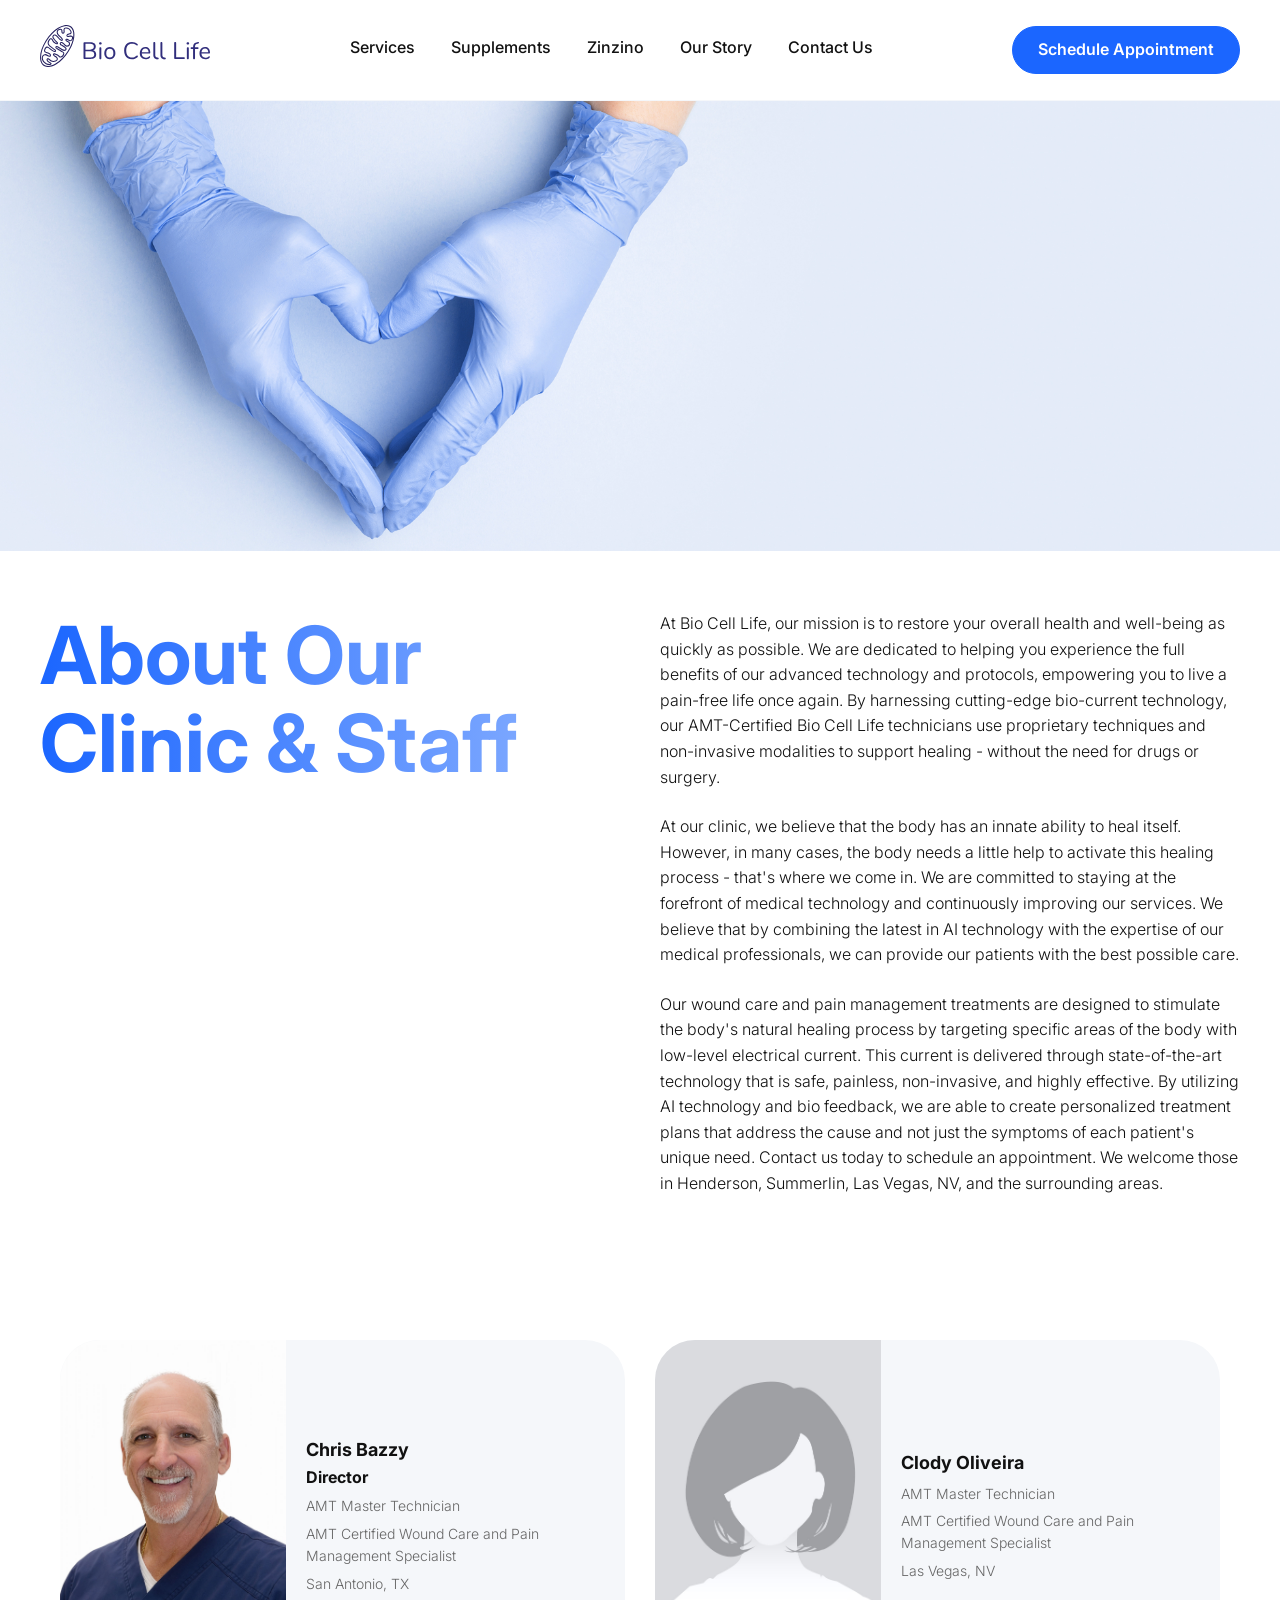
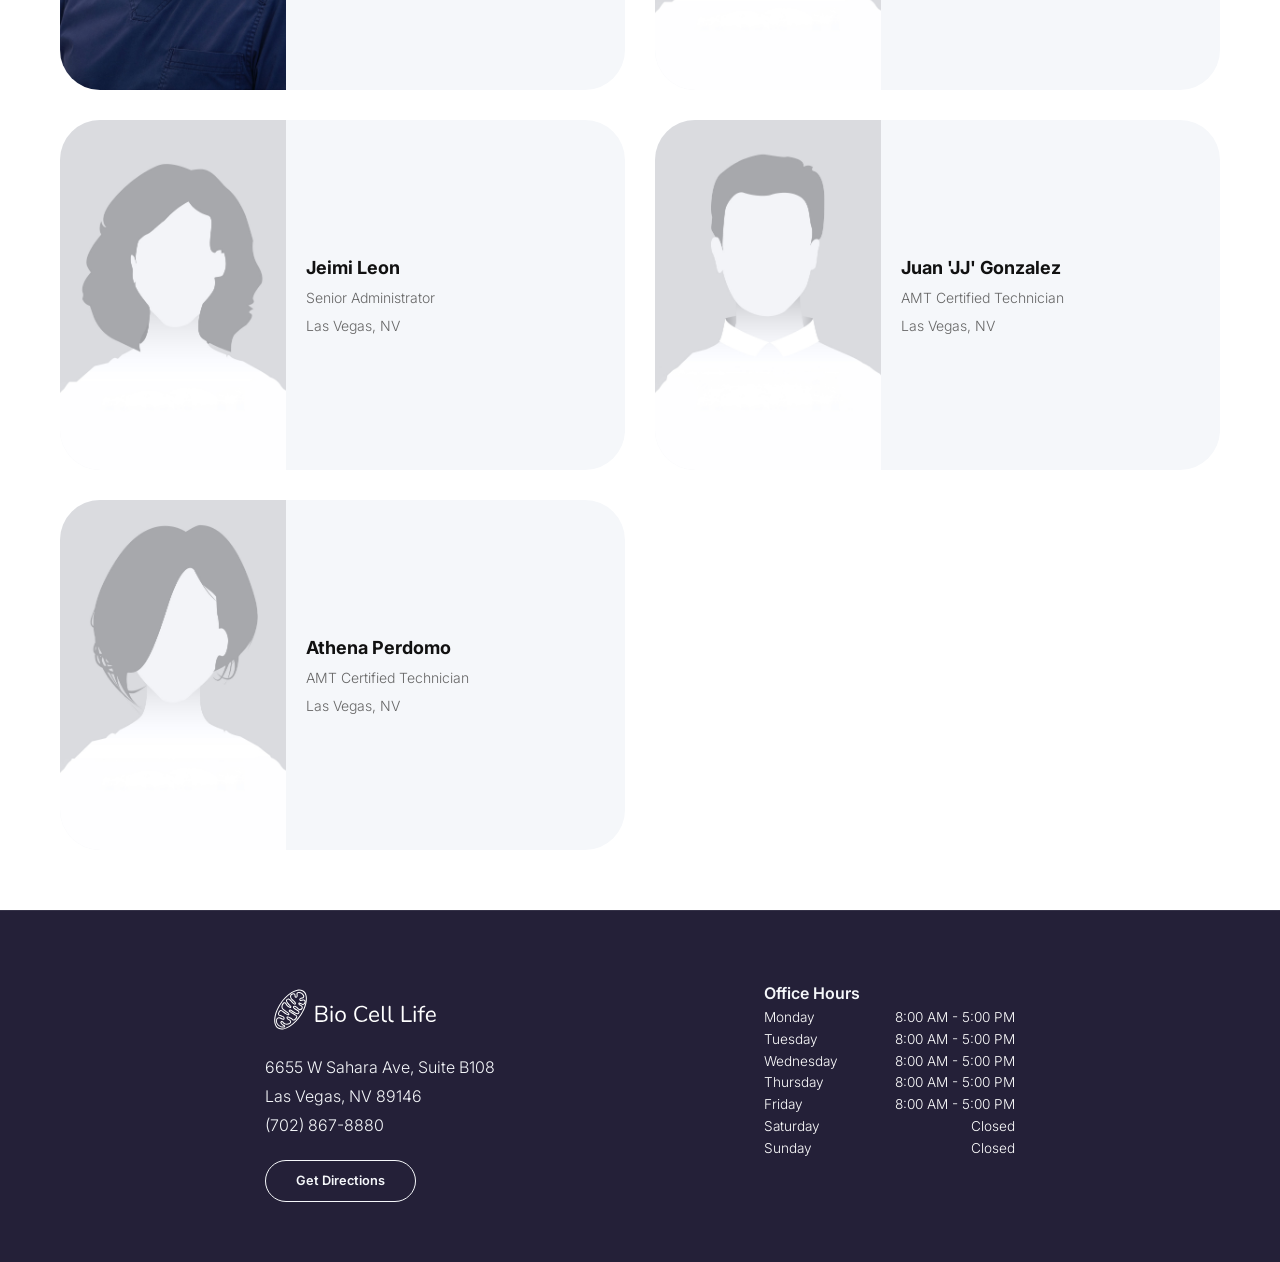
==== about.html @ ffc56d94 "Footer" ====
<!DOCTYPE html>
<html lang="en">
<head>

<meta charset="UTF-8">
<meta name="viewport" content="width=device-width,initial-scale=1">

<title>Bio Cell Life | Wound Care & Pain Management</title>

<link rel="stylesheet" href="assets/css/styles.css">
<link rel="stylesheet" href="assets/css/styles-about.css">
<link rel="stylesheet" href="assets/css/animations.css">
<link rel="stylesheet" href="assets/css/responsive.css">

<link rel="preconnect" href="https://fonts.googleapis.com">
<link rel="preconnect" href="https://fonts.gstatic.com" crossorigin>
<link href="https://fonts.googleapis.com/css2?family=Inter:ital,opsz,wght@0,14..32,100..900;1,14..32,100..900&display=swap" rel="stylesheet">

</head>

<body>

<header class="header">

<div class="container nav">

<div class="logo"><a href="https://biocelllife.com/"><img src="assets/img/bio-cell-horiz.svg" alt="Bio Cell Life Logo" width="170px"></a></div>

<nav class="navbar" role="navigation">

<div class="nav-container">

<div class="hamburger" id="hamburger" aria-label="Toggle Menu" aria-expanded="false">
<div class="bar"></div>
<div class="bar"></div>
<div class="bar"></div>
</div>

<ul class="nav-menu" id="nav-menu">

<li class="dropdown">

<a href="#" aria-haspopup="true">Services</a>

<ul class="dropdown-menu">
    <li><a href="/wound-care.html">Wound Care</a></li>
    <li><a href="/pain-management.html">Pain Management</a></li>
</ul>

</li>

<li class="dropdown">

<a href="#" aria-haspopup="true">Supplements</a>

<ul class="dropdown-menu">
    <li><a href="#">Lozenges</a></li>
    <li><a href="#">N.O. Beetz</a></li>
    <li><a href="#">Serum</a></li>
</ul>

</li>

<li class="dropdown">

<a href="#" aria-haspopup="true">Zinzino</a>

<ul class="dropdown-menu">
    <li><a href="https://www.zinzino.com/shop/site/US/en-US/products/premier-kits/balance-tests-kits/910465" target="_blank">Balance Test Kit</a></li>
    <li><a href="https://www.zinzino.com/2021257490/us/en-us/" target="_blank">All Products</a></li>
</ul>

</li>

<li><a href="/about.html">Our Story</a></li>
<li><a href="/contact.html">Contact Us</a></li>

</ul>

</div>

</nav>

<a class="btn-primary">Schedule Appointment</a>

</div>

</header>

<section class="hero-single">

<div class="slider">

<div class="slide active">
    <img src="assets/img/hero/hero-about.jpg" loading="lazy">
</div>

</div>

</section>

<section class="container">

    <section class="about-section">
            <div class="about-title">
                <h1>About Our Clinic & Staff</h1>
            </div>
            <div class="about-content">
<p>
    At Bio Cell Life, our mission is to restore your overall health and well-being as quickly as possible. We are dedicated to helping you experience the full benefits of our advanced technology and protocols, empowering you to live a pain-free life once again. By harnessing cutting-edge bio-current technology, our AMT-Certified Bio Cell Life technicians use proprietary techniques and non-invasive modalities to support healing - without the need for drugs or surgery.
</p>

<p>
    At our clinic, we believe that the body has an innate ability to heal itself. However, in many cases, the body needs a little help to activate this healing process - that's where we come in. We are committed to staying at the forefront of medical technology and continuously improving our services. We believe that by combining the latest in AI technology with the expertise of our medical professionals, we can provide our patients with the best possible care.
</p>

<p>
    Our wound care and pain management treatments are designed to stimulate the body's natural healing process by targeting specific areas of the body with low-level electrical current. This current is delivered through state-of-the-art technology that is safe, painless, non-invasive, and highly effective. By utilizing AI technology and bio feedback, we are able to create personalized treatment plans that address the cause and not just the symptoms of each patient's unique need. Contact us today to schedule an appointment. We welcome those in Henderson, Summerlin, Las Vegas, NV, and the surrounding areas.
</p>
            </div>
        </section>

<section class="about-team">
  <div class="team-container">

    <!-- Employees -->
    <div class="employee-card">
      <img src="assets/img/chrisbazzy-sm.jpg" alt="Chris Bazzy">
      <div class="employee-info">
        <h3>Chris Bazzy</h3>
        <h4>Director</h4>
        <p>AMT Master Technician</p>
        <p>AMT Certified Wound Care and Pain Management Specialist</p>
        <p>San Antonio, TX</p>
      </div>
    </div>

    <div class="employee-card">
      <img src="assets/img/generic_avatar_w2.jpg" alt="Employee">
      <div class="employee-info">
        <h3>Clody Oliveira</h3>
        <p>AMT Master Technician</p>
        <p>AMT Certified Wound Care and Pain Management Specialist</p>
        <p>Las Vegas, NV</p>
      </div>
    </div>

    <div class="employee-card">
      <img src="assets/img/generic_avatar_w1.jpg" alt="Employee">
      <div class="employee-info">
        <h3>Jeimi Leon</h3>
        <p>Senior Administrator</p>
        <p>Las Vegas, NV</p>
      </div>
    </div>

    <div class="employee-card">
      <img src="assets/img/generic_avatar_m.jpg" alt="Employee">
      <div class="employee-info">
        <h3>Juan 'JJ' Gonzalez</h3>
        <p>AMT Certified Technician</p>
        <p>Las Vegas, NV</p>
      </div>
    </div>

    <div class="employee-card">
      <img src="assets/img/generic_avatar_w3.jpg" alt="Employee">
      <div class="employee-info">
        <h3>Athena Perdomo</h3>
        <p>AMT Certified Technician</p>
        <p>Las Vegas, NV</p>
      </div>
    </div>

  </div>
</section>



</section>

<footer class="site-footer">

    <div class="footer-container">

        <!-- COLUMN 1 -->
        <div class="footer-column footer-company">

            <img src="assets/img/bio-cell-horiz-white.svg" alt="BioCell Life" class="footer-logo">

            <address>
                6655 W Sahara Ave, Suite B108<br>
                Las Vegas, NV 89146<br>
                (702) 867-8880
            </address>

            <a href="https://maps.apple.com/?q=6655+W+Sahara+Ave,+Las+Vegas,+NV+89146" onclick="if(!/iPhone|iPad|iPod/.test(navigator.userAgent)) {this.href='https://www.google.com/maps/search/?api=1&query=6655+W+Sahara+Ave,+Las+Vegas,+NV+89146';}" class="btn-directions" target="_blank">Get Directions
            </a>

        </div>

        <!-- COLUMN 2 -->
        <div class="footer-column footer-hours">

            <h4>Office Hours</h4>

            <div class="hours-row">
                <span>Monday</span>
                <span>8:00 AM - 5:00 PM</span>
            </div>

            <div class="hours-row">
                <span>Tuesday</span>
                <span>8:00 AM - 5:00 PM</span>
            </div>

            <div class="hours-row">
                <span>Wednesday</span>
                <span>8:00 AM - 5:00 PM</span>
            </div>

            <div class="hours-row">
                <span>Thursday</span>
                <span>8:00 AM - 5:00 PM</span>
            </div>

            <div class="hours-row">
                <span>Friday</span>
                <span>8:00 AM - 5:00 PM</span>
            </div>

            <div class="hours-row">
                <span>Saturday</span>
                <span>Closed</span>
            </div>

            <div class="hours-row">
                <span>Sunday</span>
                <span>Closed</span>
            </div>

        </div>

    </div>

</footer>

<script src="assets/js/main.js"></script>
<script src="assets/js/slider.js"></script>
<script src="assets/js/menu.js"></script>

</body>
</html>
---- assets/css/styles.css ----
:root{
--primary:#1B66FF;
--secondary:#242038;
--tertiary:#25ECA0;
--dark:#111;
--light:#F5F7FA;
--white:#fff;
}

*{
margin:0;
padding:0;
box-sizing:border-box;
}

body{
font-family: "Inter", sans-serif;
font-optical-sizing: auto;
font-weight: 300;
font-style: normal;
line-height:1.6;
color:var(--dark);
background:var(--white);
}

.container{
width:100%;
max-width:1200px;
margin:auto;
}

.header{
background: rgba(255, 255, 255, 0.7);
border-bottom:1px solid var(--light);
position:sticky;
top:0;
z-index:1000;
backdrop-filter: blur(18px);
-webkit-backdrop-filter: blur(18px);
}

.section{
  width:100%;
  padding:120px 0;
}

.nav{
display:flex;
justify-content:space-between;
align-items:center;
padding:18px 0;
}

nav ul{
display:flex;
gap: 0;
list-style:none;
}

nav a{
text-decoration:none;
color:var(--dark);
font-weight:500;
}

.navbar{
color:var(--dark);
}

.nav-container{
max-width:1000px;
margin:auto;
padding:0 20px;
display:flex;
align-items:center;
justify-content:space-between;
height:64px;
}

h1{
    font-size:23vw;
    font-weight:700;
    line-height: 1cqb(1.2);
    color: var(--white);
}

h2{
    font-size:5rem;
    line-height:5rem;
    font-weight:700;
    color:var(--secondary);
    padding: 50px 0 10px;
    text-align: center;
}

.h2-gradient{
    background: linear-gradient(
    to bottom in oklch, 
    #1B66FF, 
    #6d24fe);
    background-clip: text;
    color: transparent;
}

.h2-grad-services{
    background: linear-gradient(
    to right in oklch, 
    #ea66fc, 
    #ff3946);
    background-clip: text;
    color: transparent;
}

.h3{
    font-size:1.5rem;
    line-height:2.4rem;
    color:var(--dark);
    text-align: center;
}

.h4{
    font-size:1.6rem;
    line-height:4rem;
    font-weight: 300;
}

.svc-card{
    font-size:1.5rem;
    line-height:1.2;
    color:var(--dark);
    text-align:left;
}

/* Schedule Appointment Button */
.btn-primary{
background:var(--primary);
color:var(--white);
padding:10px 25px;
border-radius:25px;
font-weight:600;
border: 1px solid;
border-color: var(--primary);
transition-duration: 0.25s;
}

.btn-primary:hover {
  background: transparent;
  color: var(--primary);
  border: 1px solid;
  border-color: var(--primary);
  cursor: pointer;
}

/* Schedule Appointment Button */
.btn-feature{
background:var(--secondary);
color:var(--white);
padding:10px 40px;
border-radius:25px;
font-weight:600;
text-decoration: none;
border: 1px solid;
border-color: var(--secondary);
transition-duration: 0.25s;

display:inline-block;
width:auto;
white-space:nowrap;
}

.btn-feature:hover {
  background: transparent;
  color: var(--light);
  border: 1px solid;
  border-color: var(--light);
  cursor: pointer;
}

/* NAV LINKS */
.nav-menu{
display:flex;
gap:4px;
list-style:none;
margin:0;
padding:0;
}

.nav-menu a{
color:var(--dark);
text-decoration:none;
padding:10px 16px;
border-radius:8px;
display:flex;
align-items:center;
gap:6px;
}

.nav-menu a:hover,
.nav-menu a:focus{
background:var(--light);
outline:none;
}

/* DROPDOWN */
.dropdown{
position:relative;
padding-bottom:4px;
}

/* Submenu */
.dropdown-menu{
position:absolute;
top:100%;
left:0;
display:flex;
flex-direction:column;
min-width:200px;
background:var(--white);
color:var(--dark);
padding:6px 0;
border-radius:8px;
box-shadow:0 10px 25px rgba(0,0,0,0.15);

/* Submenu Animation */
opacity:0;
transform:translateY(4px);
pointer-events:none;

transition:opacity .2s ease, transform .2s ease;
}

/* Submenu Items */
.dropdown-menu li{
margin:0;
padding:0;
list-style:none;
}

.dropdown-menu a{
display:block;
padding:10px 16px;
font-size: small;
white-space:nowrap;
}

.dropdown-menu a:hover{
background:#f3f4f6;
}

/* Show Dropdown */
.dropdown:hover .dropdown-menu,
.dropdown:focus-within .dropdown-menu{
opacity:1;
transform:translateY(0);
pointer-events:auto;
}

/* HAMBURGER */
.hamburger{
  display:none;
  flex-direction:column;
  justify-content:center;
  gap:5px;
  padding:10px 14px;
}

.bar{
  width:24px;
  height:2px;
  background:var(--white);
  transition:.3s;
  border-radius:2px;
}

footer{
  background: var(--secondary);
  color: var(--white);
  padding:80px 0;
  border-top:1px solid rgba(255,255,255,0.08);
}

/* Footer layout */
.footer{
  display:grid;
  grid-template-columns:repeat(3,1fr);
  gap:40px;
}

/* Footer text */
.footer h4{
  font-size:1.4rem;
  margin-bottom:10px;
}

.footer p{
  font-size:1rem;
  line-height:1.6;
}

.footer a{
  color: var(--white);
  text-decoration:none;
  font-weight: 700;
  font-size: small;
}

.footer a:hover{
  color: var(--primary);
  text-decoration:none;
}

/* ================= HOME ================= */

.hero{
  height:75vh;
  overflow:hidden;
  background:var(--primary);
  position:relative;
}

.hero-single{
  height:50vh;
  overflow:hidden;
  background:var(--primary);
  position:relative;
}

/* actual text container */
.hero-text-inner{
  max-width:70%;
}

/* Text overlay */
.hero-text{
  position:absolute;
  top:50%;
  left:0;
  transform:translateY(-50%);
  width:100%;
  padding:0 clamp(20px, 6vw, 120px);
  color:var(--white);
  text-align:left;
}

/* Responsive text */
.hero-text h1{
  font-size:clamp(12rem, 6vw, 64px);
  line-height:1;
}

.hero-text p{
  font-size:clamp(1rem, 2vw, 22px);
  line-height: 1;
}

/* Slides */
.slide{
  position:absolute;
  width:100%;
  height:100%;
  opacity:0;
  transition:opacity 2s ease;
}

.slide.active{
  opacity:1;
}

.slide img{
  width:100%;
  height:100%;
  object-fit:cover;
}

.service-grid{
  display:grid;
  grid-template-columns:repeat(4,1fr);
  gap:10px;
  margin-top:60px;
  margin-bottom:60px;
}

.service-card{
  background:var(--light);
  padding:30px;
  border-radius:20px;
  transition:transform .3s;

  display:grid;
  grid-template-columns:50px 1fr;
  grid-template-areas:
    "icon title"
    "text text";
  column-gap:15px;
  row-gap:12px;
  align-items:start;
}

.service-card:hover{
  transform:translateY(-8px);
}

/* Grid placement */
.service-card svg{
  grid-area:icon;
  width:40px;
  height:40px;
}

.service-card h4{
  grid-area:title;
  margin:0;
}

.service-card p{
  grid-area:text;
  margin:0;
}



/* Read More Button Container */
.services-sum{
  margin-top:0;

  /* FULL WIDTH BREAKOUT */
  width:100vw;
  margin-left:calc(50% - 50vw);

  display:flex;
  flex-direction:column;
  align-items:center;
  text-align:center;
  gap:30px;

  background:var(--light);
  padding:clamp(60px,8vw,100px) 0;
}

.services-sum .container{
  display:flex;
  flex-direction:column;
  align-items:center;
  text-align:center;
  gap:30px;
}



/* 3 Column Row */
.services-features{
display:grid;
grid-template-columns:repeat(3,1fr);
gap:30px;
margin-top:60px;
}

.feature{
  background-color: var(--light);
  border-radius:30px;
  text-align:center;
  padding: 50px;
  min-height: 30vh;

  background-size: cover;
  background-position: center;
  background-repeat: no-repeat;
  
  display:flex;
  flex-direction:column;
  align-items:center;

  position:relative;
  overflow: hidden;
}

/* overlay layer */
.feature::before{
  content:"";
  position:absolute;
  inset:0;
  background:var(--primary);
  opacity:0;
  transition:opacity .3s ease;
}

/* turn white on hover */
.feature:hover::before{
  opacity:0.9;
}

/* keep content above overlay */
.feature > *{
  position:relative;
  z-index:1;
}

/* push button to bottom */
.feature p{
  margin-top:auto;
}

/* Different images */
.feature.one{
  background-image:url("/assets/img/feature/feature-1.jpeg");
}

.feature.two{
  background-image:url("/assets/img/feature/feature-2.jpeg");
}

.feature.three{
  background-image:url("/assets/img/feature/feature-3.jpeg");
}

.apple-scroll{
padding:120px 0;
}

.scroll-wrapper{
display:grid;
grid-template-columns:1fr 1fr;
max-width:1200px;
margin:auto;
gap:80px;
align-items:start;
}

.scroll-image{
position:sticky;
top:120px;
}

.scroll-image img{
width:100%;
height:100%;
object-fit:cover;
}

.scroll-steps{
display:flex;
flex-direction:column;
gap:140px;
}

.step{
max-width:500px;
opacity:0;
transform:translateY(40px);
transition:all 0.8s ease;
}

.step.visible{
opacity:1;
transform:translateY(0);
}

.step h2{
font-size:2.3rem;
line-height: 1;
margin-bottom:20px;
text-align: left;
}

.step p{
font-size:1.15rem;
line-height:1.8;
margin-bottom:30px;
}

/* Learn More Button */
.btn-learn{
background:transparent;
color:var(--primary);
padding:10px 40px;
border-radius:25px;
font-weight:600;
border: 1px solid;
border-color: var(--primary);
transition-duration: 0.25s;
}

.btn-learn:hover {
  background: var(--primary);
  color: var(--white);
  border:1px solid;
  border-color: var(--primary);
  cursor: pointer;
}

.footer-logo {
  width: 180px;
  height: auto;
  margin-bottom: 15px;
  display: block;
}

.site-footer {
    background: var(--secondary);
    color: #fff;
    padding: 70px 30px 20px;
}

.footer-container {
    max-width: 750px;
    margin: 0 auto;
    display: grid;
    grid-template-columns: 1.25fr .75fr;
    gap: 80px;
    margin-bottom: 40px;
}

.footer-company address {
    font-style: normal;
    line-height: 1.8;
    color: var(--light);
    margin-bottom: 20px;
}

.btn-directions {
background:var(--secondary);
color:var(--white);
padding:10px 30px;
border-radius:25px;
font-weight:600;
text-decoration: none;
border: 1px solid;
border-color: var(--light);

transition-duration: 0.25s;
display:inline-block;
width:auto;
white-space:nowrap;
}

.btn-directions:hover {
  background: var(--secondary);
  border: 1px solid;
  border-color: var(--primary);
  cursor: pointer;
}


.footer-column h4 {
    margin: 0;
    font-size: 1rem;
    font-weight: 600;
    color: var(--light);
}

.footer-column ul {
    list-style: none;
    padding: 0;
    margin: 0;
}

.footer-column li {
    margin-bottom: 2px;
}

.footer-column a {
    color: var(--light);
    text-decoration: none;
    font-size: 0.8rem;
    transition: .2s;
}

.footer-column a:hover {
    color: var(--light);
}

.footer-main-pages {
    margin-top: 25px;
    padding-top: 20px;
    font-size: 0.8rem;
    font-weight: 600;
}

.hours-row {
    display: flex;
    justify-content: space-between;
    gap: 0px;
    padding: 0;
    font-size: 0.85rem;
}

.footer-bottom {
    margin-top: 50px;
    padding-top: 25px;
    border-top: 1px solid rgba(255,255,255,.1);
    text-align: center;
    color: rgba(255,255,255,.6);
    font-size: 14px;
}
---- assets/css/styles-about.css ----
:root{
--primary:#1B66FF;
--secondary:#242038;
--tertiary:#25ECA0;
--dark:#111;
--light:#F5F7FA;
--white:#fff;
}

/* About Section */
.about-section {
    display: grid;
    grid-template-columns: 1fr 1fr; /* two equal columns */
    gap: 40px; /* space between columns */
    align-items: start;
    margin: 60px 0;
}

/* Oversized Title with Gradient */
.about-title h1 {
    font-size: 5rem;
    line-height: 1.1;
    margin: 0;

    /* Gradient text */
    background: linear-gradient(90deg, #1B66FF 0%, #8fb4ff 100%);
    -webkit-background-clip: text;
    -webkit-text-fill-color: transparent;

    /* Optional: fallback color for non-webkit browsers */
    color: #4facfe;
}

/* Content Paragraphs */
.about-content p {
    margin-bottom: 1.5em;
    line-height: 1.6;
}

.about-team {
  padding: 60px 20px;
}

.team-container {
  max-width: 1200px;
  margin: 0 auto;

  display: grid;
  grid-template-columns: repeat(2, 1fr);
  gap: 30px;
}

.employee-card {
  display: flex;
  align-items: center;
  gap: 0;
  background: var(--light);
  border-radius: 40px;
  overflow: hidden; /* keeps image flush with rounded corners */
}

.employee-card img {
  width: 40%;
  height: 350px;
  object-fit: cover;
  display: block;
}

/* Padding only on text */
.employee-info {
  padding: 20px;
}

.employee-info h3 {
  margin: 0;
  font-size: 18px;
}

.employee-info p {
  margin: 5px 0 0;
  color: #666;
  font-size: 14px;
}

/* Mobile layout */
@media (max-width: 768px) {

  .team-container {
    grid-template-columns: 1fr;
  }

  .ceo {
    grid-column: span 1;
  }

  .employee-card {
    flex-direction: column;
    text-align: center;
  }

  .employee-card img {
    width: 100%;
    height: auto;
  }

}
---- assets/css/animations.css ----
.fade-up{
opacity:0;
transform:translateY(30px);
transition:all .8s ease;
}

.fade-up.visible{
opacity:1;
transform:translateY(0);
}

.hero-text{
animation:heroFade 1.2s ease;
}

@keyframes heroFade{
from{
opacity:0;
transform:translate(-50%,-60%);
}

to{
opacity:1;
transform:translate(-50%,-50%);
}
}
---- assets/css/responsive.css ----
@media(max-width:1199px){

.container{
width:90%;
max-width:1200px;
margin:auto;
}

.service-grid{
grid-template-columns:repeat(2,1fr);
}

h2{
    font-size:3.5rem;
    line-height:2.3rem;
    padding: 30px 0 10px;
    text-align: center;
}

.h3{
    font-size:1.5rem;
    font-weight: 500;
    line-height:2.0rem;
}

.h4{
    font-size:1rem;
    line-height:4rem;
    font-weight: 300;
}

/* Keep logo + hamburger on same row */
.nav{
  flex-direction:row;
  align-items:center;
  justify-content:space-between;
  flex-wrap:wrap;
}

.navbar{
  width:auto;
}

.nav-container{
height:auto;
flex-wrap:wrap;
padding:12px 20px;
}

.nav-menu{
flex-direction:column;
width:100%;
order:3;
overflow:hidden;
transition:max-height .35s ease;
}

.nav-menu.open{
max-height:500px;
margin-top:10px;
}

.dropdown-menu{
position:static;
box-shadow:none;
background:transparent;
opacity:1;
transform:none;
pointer-events:auto;
display:none;
}

.dropdown.open .dropdown-menu{
display:block;
}

.dropdown-menu a{
color:#111827;
padding-left:32px;
}

.hidden-image {
    visibility: hidden;
    display: none;
}

.apple-scroll{
padding:0;
}

.scroll-wrapper{
display:flex;
gap:0;
}

.hero-text{
padding: 20px;
}

/* actual text container */
.hero-text-inner{
  max-width:90%;
}

/* Stack feature cards on mobile */
.services-features{
  grid-template-columns:1fr;
  gap:20px;
}

.feature{
  min-height:220px;
  padding:40px 20px;
}

.footer{
grid-template-columns:1fr;
gap:30px;
text-align:center;
}

.footer-logo {
  width: 200px;
}

}


/* ------------------ MAX WIDTH 768px ------------------------------- */
@media(max-width:768px){

/* Keep logo + hamburger on same row */
.nav{
  flex-direction:row;
  align-items:center;
  justify-content:space-between;
  flex-wrap:wrap;
}

.navbar{
  width:auto;
}

.hero{
height:35vh;
}

.service-grid{
grid-template-columns:1fr;
}

.hero-text{
text-align:left;
}

h1{
    font-size:1vw;
    font-weight:700;
    line-height: 1cqb(1.2);
}

h2{
    font-size:2.5rem;
    line-height:2.5rem;
    padding: 20px 0 10px;
    text-align: center;
}

.h3{
    font-size:0.9rem;
    line-height:2rem;
    font-weight: 500;
}

.h4{
    font-size:1.2rem;
    line-height: 2rem;
    font-weight: 400;
}

/* Responsive text */
.hero-text h1{
  font-size:clamp(3rem, 6vw, 36px);
  line-height:1;
}

.nav-container{
height:auto;
flex-wrap:wrap;
padding:12px 20px;
}

.hamburger{
  display:flex;
  background:#242038;
  border-radius:20px;
  padding:10px 14px;
}

.nav-menu{
flex-direction:column;
width:100%;
order:3;
max-height:0;
overflow:hidden;
transition:max-height .35s ease;
}

.nav-menu.open{
max-height:500px;
margin-top:10px;
}

.dropdown-menu{
position:static;
box-shadow:none;
background:transparent;
opacity:1;
transform:none;
pointer-events:auto;
display:none;
}

.dropdown.open .dropdown-menu{
display:block;
}

.dropdown-menu a{
color:#111827;
padding-left:32px;
}

.hidden-image {
    visibility: hidden;
    display: none;
}

.apple-scroll{
padding:0;
}

.scroll-wrapper{
display:flex;
gap:0;
}

.footer-container {
  flex-direction: column;
  text-align: center;
  gap: 30px;
}

.footer-logo {
  width: 160px;
  margin: 0 auto 15px;
}

}

/* Mobile optimization */
@media (max-width: 480px) {
  .footer-logo {
    width: 120px;
  }

  .footer-col {
    text-align: center;
  }

}
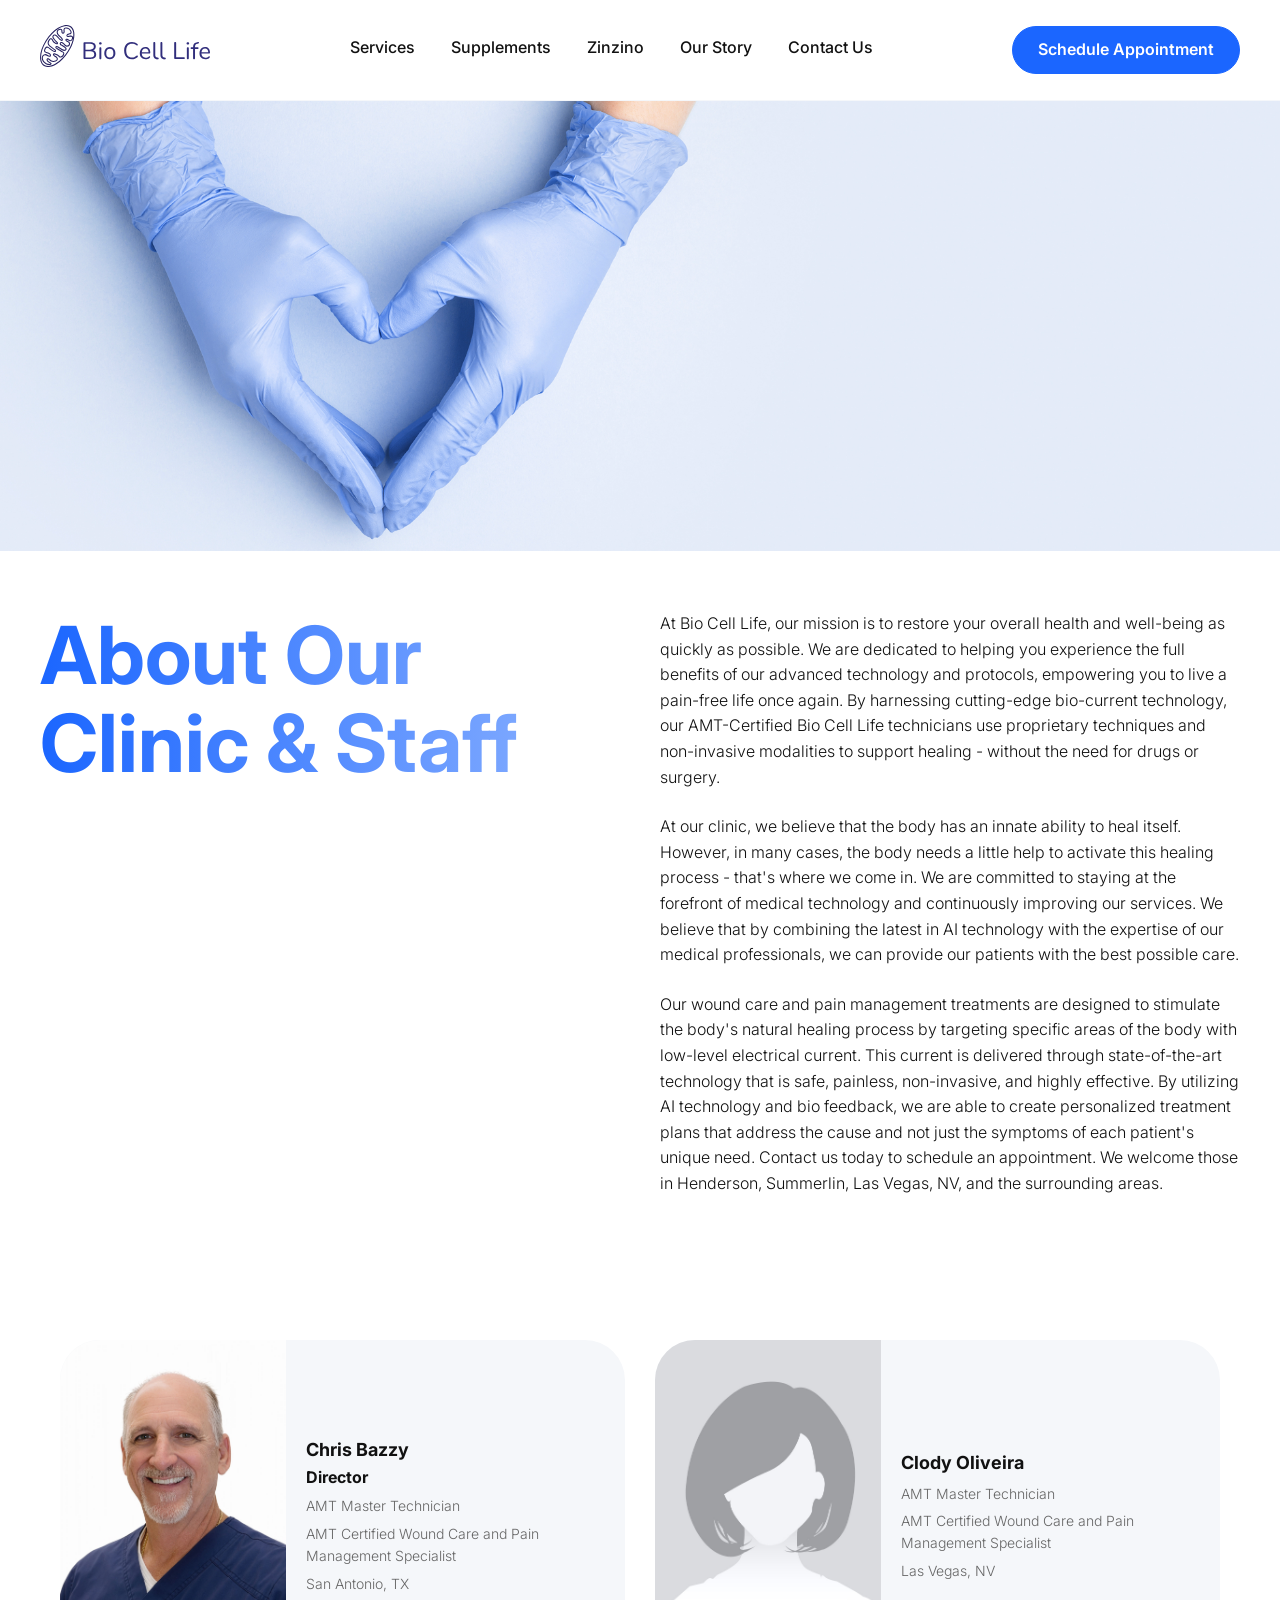
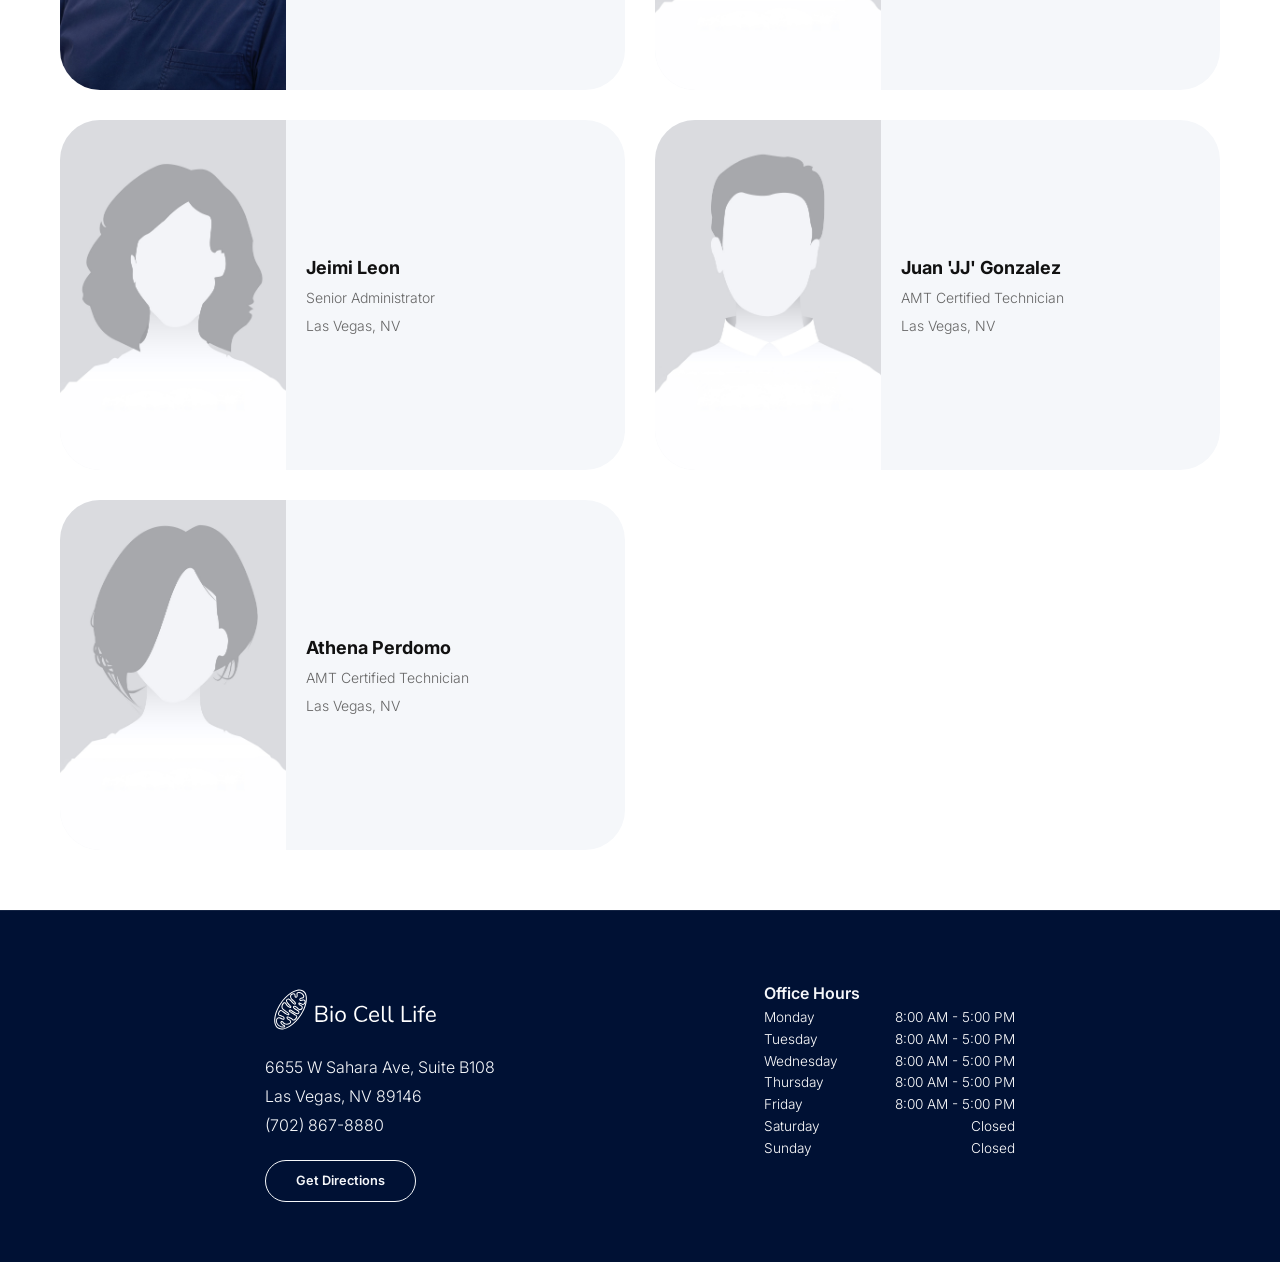
==== commit 00af0598: "Replace favicon and Update img Category" ====
--- a/about.html
+++ b/about.html
@@ -12,6 +12,12 @@
 <link rel="stylesheet" href="assets/css/animations.css">
 <link rel="stylesheet" href="assets/css/responsive.css">
 
+<link rel="apple-touch-icon" sizes="180x180" href="/assets/img/favicon/apple-touch-icon.png">
+<link rel="icon" type="image/png" sizes="32x32" href="/assets/img/favicon/favicon-32x32.png">
+<link rel="icon" type="image/png" sizes="16x16" href="/assets/img/favicon/favicon-16x16.png">
+<link rel="shortcut icon" href="/assets/img/favicon/favicon.ico">
+<link rel="manifest" href="/assets/img/favicon/site.webmanifest">
+
 <link rel="preconnect" href="https://fonts.googleapis.com">
 <link rel="preconnect" href="https://fonts.gstatic.com" crossorigin>
 <link href="https://fonts.googleapis.com/css2?family=Inter:ital,opsz,wght@0,14..32,100..900;1,14..32,100..900&display=swap" rel="stylesheet">
@@ -24,7 +30,7 @@
 
 <div class="container nav">
 
-<div class="logo"><a href="https://biocelllife.com/"><img src="assets/img/bio-cell-horiz.svg" alt="Bio Cell Life Logo" width="170px"></a></div>
+<div class="logo"><a href="https://biocelllife.com/"><img src="assets/img/logo/bio-cell-horiz.svg" alt="Bio Cell Life Logo" width="170px"></a></div>
 
 <nav class="navbar" role="navigation">
 
@@ -125,7 +131,7 @@
 
     <!-- Employees -->
     <div class="employee-card">
-      <img src="assets/img/chrisbazzy-sm.jpg" alt="Chris Bazzy">
+      <img src="assets/img/about/chrisbazzy-sm.jpg" alt="Chris Bazzy">
       <div class="employee-info">
         <h3>Chris Bazzy</h3>
         <h4>Director</h4>
@@ -136,7 +142,7 @@
     </div>
 
     <div class="employee-card">
-      <img src="assets/img/generic_avatar_w2.jpg" alt="Employee">
+      <img src="assets/img/about/generic_avatar_w2.jpg" alt="Employee">
       <div class="employee-info">
         <h3>Clody Oliveira</h3>
         <p>AMT Master Technician</p>
@@ -146,7 +152,7 @@
     </div>
 
     <div class="employee-card">
-      <img src="assets/img/generic_avatar_w1.jpg" alt="Employee">
+      <img src="assets/img/about/generic_avatar_w1.jpg" alt="Employee">
       <div class="employee-info">
         <h3>Jeimi Leon</h3>
         <p>Senior Administrator</p>
@@ -155,7 +161,7 @@
     </div>
 
     <div class="employee-card">
-      <img src="assets/img/generic_avatar_m.jpg" alt="Employee">
+      <img src="assets/img/about/generic_avatar_m.jpg" alt="Employee">
       <div class="employee-info">
         <h3>Juan 'JJ' Gonzalez</h3>
         <p>AMT Certified Technician</p>
@@ -164,7 +170,7 @@
     </div>
 
     <div class="employee-card">
-      <img src="assets/img/generic_avatar_w3.jpg" alt="Employee">
+      <img src="assets/img/about/generic_avatar_w3.jpg" alt="Employee">
       <div class="employee-info">
         <h3>Athena Perdomo</h3>
         <p>AMT Certified Technician</p>
@@ -186,7 +192,7 @@
         <!-- COLUMN 1 -->
         <div class="footer-column footer-company">
 
-            <img src="assets/img/bio-cell-horiz-white.svg" alt="BioCell Life" class="footer-logo">
+            <img src="assets/img/logo/bio-cell-horiz-white.svg" alt="BioCell Life" class="footer-logo">
 
             <address>
                 6655 W Sahara Ave, Suite B108<br>
--- a/assets/css/styles.css
+++ b/assets/css/styles.css
@@ -1,6 +1,6 @@
 :root{
---primary:#1B66FF;
---secondary:#242038;
+--primary:#1b66ff;
+--secondary:#001134;
 --tertiary:#25ECA0;
 --dark:#111;
 --light:#F5F7FA;
@@ -85,19 +85,19 @@
 }
 
 h2{
-    font-size:5rem;
-    line-height:5rem;
+    font-size:6rem;
+    line-height:5.7rem;
     font-weight:700;
     color:var(--secondary);
-    padding: 50px 0 10px;
+    padding: 90px 0 40px;
     text-align: center;
 }
 
 .h2-gradient{
     background: linear-gradient(
-    to bottom in oklch, 
-    #1B66FF, 
-    #6d24fe);
+    to right in oklch, 
+    #3fc2df, 
+    #1B66FF);
     background-clip: text;
     color: transparent;
 }
@@ -105,8 +105,8 @@
 .h2-grad-services{
     background: linear-gradient(
     to right in oklch, 
-    #ea66fc, 
-    #ff3946);
+    #ff6660, 
+    #ff486f);
     background-clip: text;
     color: transparent;
 }
@@ -129,6 +129,15 @@
     line-height:1.2;
     color:var(--dark);
     text-align:left;
+}
+
+.h3-subheading{
+    font-size:1.5rem;
+    line-height:1.2;
+    font-weight: 300;
+    color: rgba(0,0,0,0.5);
+    text-align:center;
+    letter-spacing: 0.125rem;
 }
 
 /* Schedule Appointment Button */
@@ -327,7 +336,7 @@
 
 /* actual text container */
 .hero-text-inner{
-  max-width:70%;
+  max-width:80%;
 }
 
 /* Text overlay */
--- a/assets/css/styles-about.css
+++ b/assets/css/styles-about.css
@@ -1,6 +1,6 @@
 :root{
 --primary:#1B66FF;
---secondary:#242038;
+--secondary:#001134;
 --tertiary:#25ECA0;
 --dark:#111;
 --light:#F5F7FA;
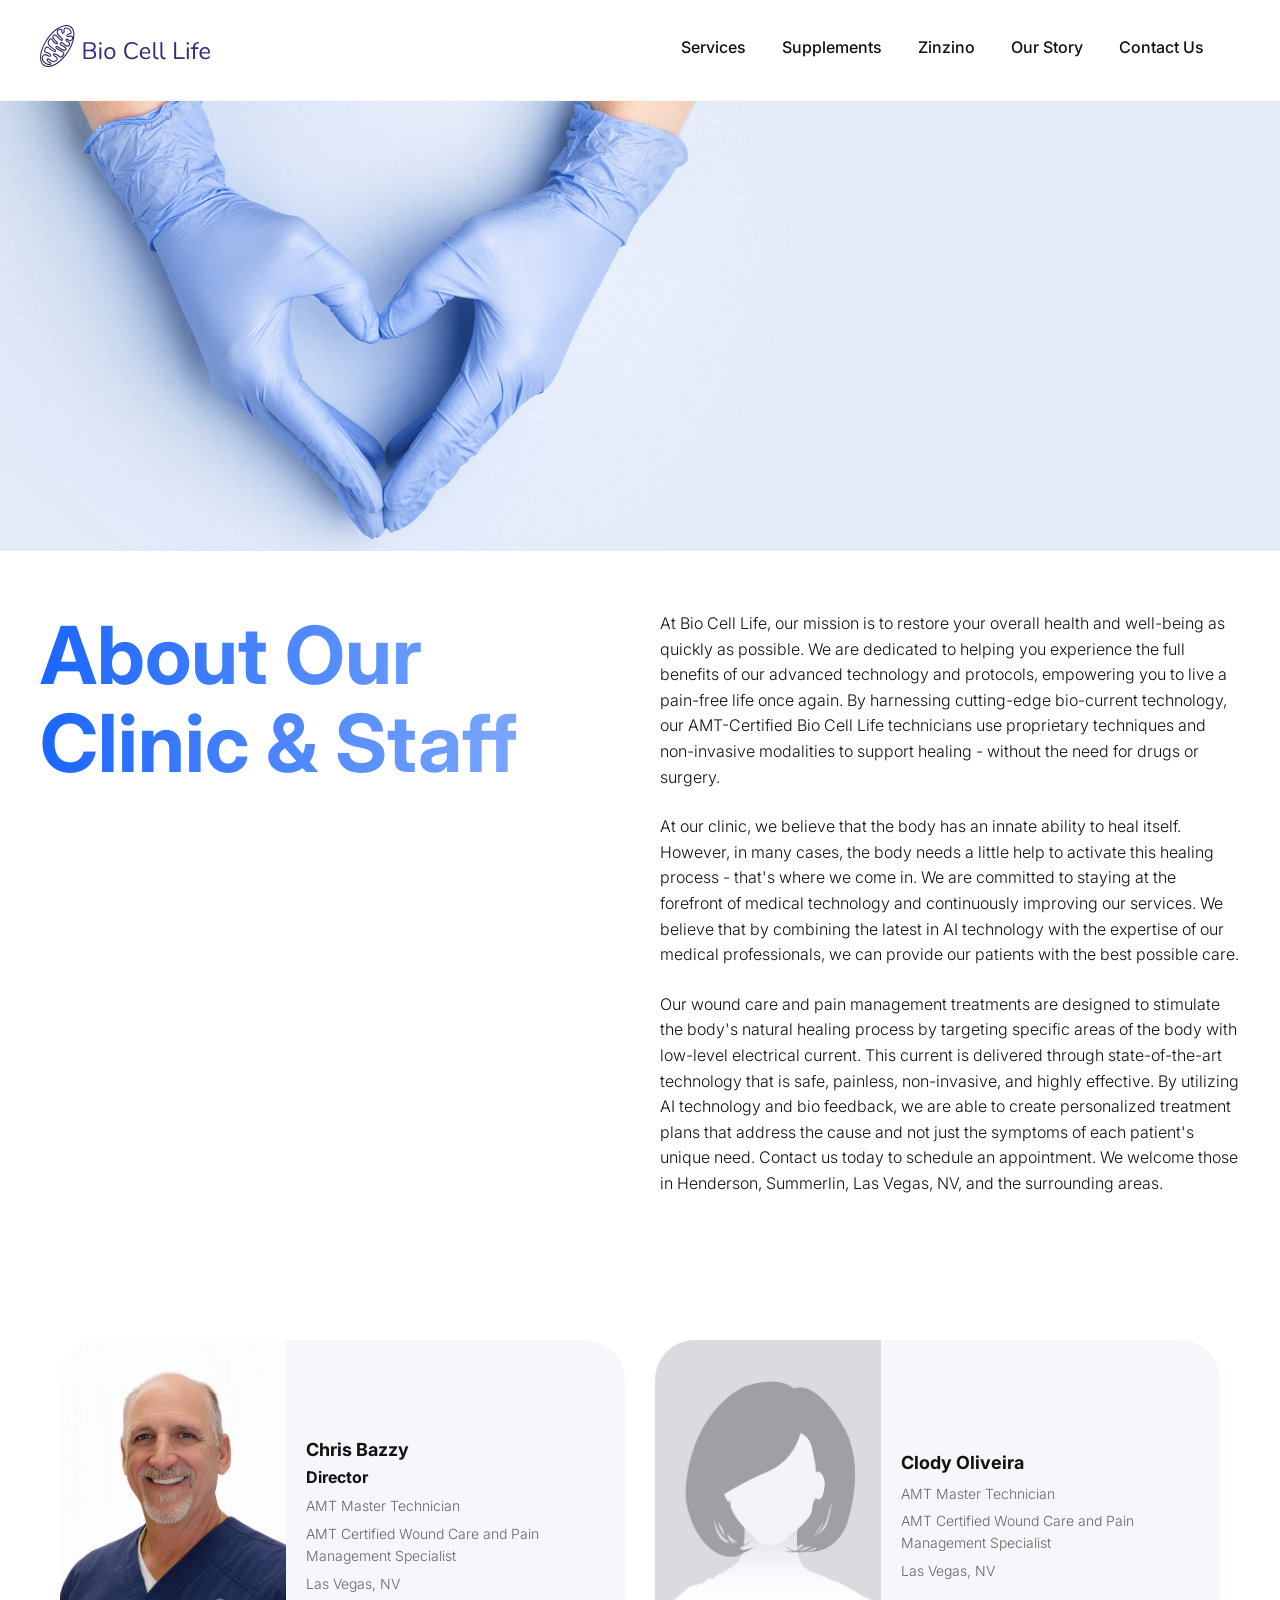
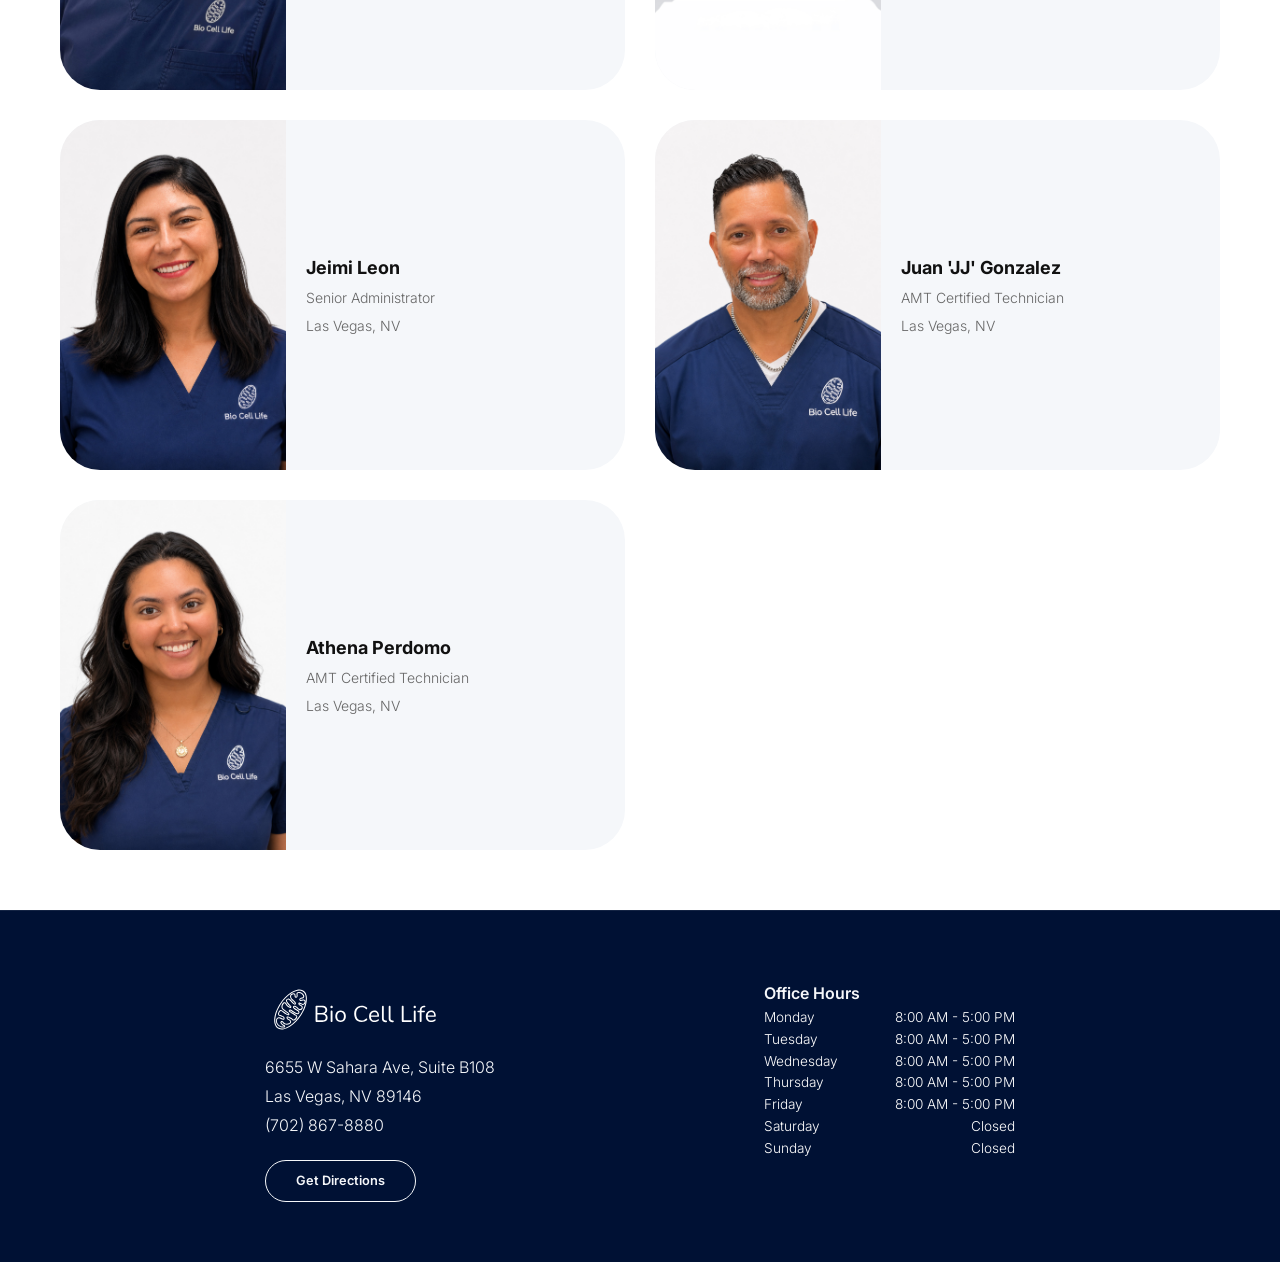
==== commit a377b8e3: "About v1.2" ====
--- a/about.html
+++ b/about.html
@@ -26,72 +26,15 @@
 
 <body>
 
-<header class="header">
+<div id="header"></div>
 
-<div class="container nav">
-
-<div class="logo"><a href="https://biocelllife.com/"><img src="assets/img/logo/bio-cell-horiz.svg" alt="Bio Cell Life Logo" width="170px"></a></div>
-
-<nav class="navbar" role="navigation">
-
-<div class="nav-container">
-
-<div class="hamburger" id="hamburger" aria-label="Toggle Menu" aria-expanded="false">
-<div class="bar"></div>
-<div class="bar"></div>
-<div class="bar"></div>
-</div>
-
-<ul class="nav-menu" id="nav-menu">
-
-<li class="dropdown">
-
-<a href="#" aria-haspopup="true">Services</a>
-
-<ul class="dropdown-menu">
-    <li><a href="/wound-care.html">Wound Care</a></li>
-    <li><a href="/pain-management.html">Pain Management</a></li>
-</ul>
-
-</li>
-
-<li class="dropdown">
-
-<a href="#" aria-haspopup="true">Supplements</a>
-
-<ul class="dropdown-menu">
-    <li><a href="#">Lozenges</a></li>
-    <li><a href="#">N.O. Beetz</a></li>
-    <li><a href="#">Serum</a></li>
-</ul>
-
-</li>
-
-<li class="dropdown">
-
-<a href="#" aria-haspopup="true">Zinzino</a>
-
-<ul class="dropdown-menu">
-    <li><a href="https://www.zinzino.com/shop/site/US/en-US/products/premier-kits/balance-tests-kits/910465" target="_blank">Balance Test Kit</a></li>
-    <li><a href="https://www.zinzino.com/2021257490/us/en-us/" target="_blank">All Products</a></li>
-</ul>
-
-</li>
-
-<li><a href="/about.html">Our Story</a></li>
-<li><a href="/contact.html">Contact Us</a></li>
-
-</ul>
-
-</div>
-
-</nav>
-
-<a class="btn-primary">Schedule Appointment</a>
-
-</div>
-
-</header>
+<script>
+fetch('/components/header.html')
+  .then(response => response.text())
+  .then(data => {
+    document.getElementById('header').innerHTML = data;
+  });
+</script>
 
 <section class="hero-single">
 
@@ -131,13 +74,13 @@
 
     <!-- Employees -->
     <div class="employee-card">
-      <img src="assets/img/about/chrisbazzy-sm.jpg" alt="Chris Bazzy">
+      <img src="assets/img/about/chrisbazzy.jpg" alt="Chris Bazzy">
       <div class="employee-info">
         <h3>Chris Bazzy</h3>
         <h4>Director</h4>
         <p>AMT Master Technician</p>
         <p>AMT Certified Wound Care and Pain Management Specialist</p>
-        <p>San Antonio, TX</p>
+        <p>Las Vegas, NV</p>
       </div>
     </div>
 
@@ -152,7 +95,7 @@
     </div>
 
     <div class="employee-card">
-      <img src="assets/img/about/generic_avatar_w1.jpg" alt="Employee">
+      <img src="assets/img/about/jeimi-leon.jpg" alt="Employee">
       <div class="employee-info">
         <h3>Jeimi Leon</h3>
         <p>Senior Administrator</p>
@@ -161,7 +104,7 @@
     </div>
 
     <div class="employee-card">
-      <img src="assets/img/about/generic_avatar_m.jpg" alt="Employee">
+      <img src="assets/img/about/jjgonzalez.jpg" alt="Employee">
       <div class="employee-info">
         <h3>Juan 'JJ' Gonzalez</h3>
         <p>AMT Certified Technician</p>
@@ -170,7 +113,7 @@
     </div>
 
     <div class="employee-card">
-      <img src="assets/img/about/generic_avatar_w3.jpg" alt="Employee">
+      <img src="assets/img/about/athena_perdomo.jpg" alt="Employee">
       <div class="employee-info">
         <h3>Athena Perdomo</h3>
         <p>AMT Certified Technician</p>
@@ -185,71 +128,15 @@
 
 </section>
 
-<footer class="site-footer">
+<div id="footer"></div>
 
-    <div class="footer-container">
-
-        <!-- COLUMN 1 -->
-        <div class="footer-column footer-company">
-
-            <img src="assets/img/logo/bio-cell-horiz-white.svg" alt="BioCell Life" class="footer-logo">
-
-            <address>
-                6655 W Sahara Ave, Suite B108<br>
-                Las Vegas, NV 89146<br>
-                (702) 867-8880
-            </address>
-
-            <a href="https://maps.apple.com/?q=6655+W+Sahara+Ave,+Las+Vegas,+NV+89146" onclick="if(!/iPhone|iPad|iPod/.test(navigator.userAgent)) {this.href='https://www.google.com/maps/search/?api=1&query=6655+W+Sahara+Ave,+Las+Vegas,+NV+89146';}" class="btn-directions" target="_blank">Get Directions
-            </a>
-
-        </div>
-
-        <!-- COLUMN 2 -->
-        <div class="footer-column footer-hours">
-
-            <h4>Office Hours</h4>
-
-            <div class="hours-row">
-                <span>Monday</span>
-                <span>8:00 AM - 5:00 PM</span>
-            </div>
-
-            <div class="hours-row">
-                <span>Tuesday</span>
-                <span>8:00 AM - 5:00 PM</span>
-            </div>
-
-            <div class="hours-row">
-                <span>Wednesday</span>
-                <span>8:00 AM - 5:00 PM</span>
-            </div>
-
-            <div class="hours-row">
-                <span>Thursday</span>
-                <span>8:00 AM - 5:00 PM</span>
-            </div>
-
-            <div class="hours-row">
-                <span>Friday</span>
-                <span>8:00 AM - 5:00 PM</span>
-            </div>
-
-            <div class="hours-row">
-                <span>Saturday</span>
-                <span>Closed</span>
-            </div>
-
-            <div class="hours-row">
-                <span>Sunday</span>
-                <span>Closed</span>
-            </div>
-
-        </div>
-
-    </div>
-
-</footer>
+<script>
+fetch('/components/footer.html')
+  .then(response => response.text())
+  .then(data => {
+    document.getElementById('footer').innerHTML = data;
+  });
+</script>
 
 <script src="assets/js/main.js"></script>
 <script src="assets/js/slider.js"></script>
--- a/assets/css/styles.css
+++ b/assets/css/styles.css
@@ -29,6 +29,12 @@
 margin:auto;
 }
 
+#header{
+position:sticky;
+top:0;
+z-index:1000;
+}
+
 .header{
 background: rgba(255, 255, 255, 0.7);
 border-bottom:1px solid var(--light);
@@ -39,6 +45,12 @@
 -webkit-backdrop-filter: blur(18px);
 }
 
+#header .header{
+position:relative;
+top:auto;
+z-index:auto;
+}
+
 .section{
   width:100%;
   padding:120px 0;
@@ -96,8 +108,8 @@
 .h2-gradient{
     background: linear-gradient(
     to right in oklch, 
-    #3fc2df, 
-    #1B66FF);
+    #1B66FF, 
+    #8FB4FF);
     background-clip: text;
     color: transparent;
 }
@@ -105,8 +117,8 @@
 .h2-grad-services{
     background: linear-gradient(
     to right in oklch, 
-    #ff6660, 
-    #ff486f);
+    #1B6FFF, 
+    #8FB4FF);
     background-clip: text;
     color: transparent;
 }
@@ -700,4 +712,4 @@
     text-align: center;
     color: rgba(255,255,255,.6);
     font-size: 14px;
-}+}
--- a/assets/css/animations.css
+++ b/assets/css/animations.css
@@ -16,11 +16,11 @@
 @keyframes heroFade{
 from{
 opacity:0;
-transform:translate(-50%,-60%);
+transform:translateY(-54%);
 }
 
 to{
 opacity:1;
-transform:translate(-50%,-50%);
+transform:translateY(-50%);
 }
-}+}
--- a/assets/css/responsive.css
+++ b/assets/css/responsive.css
@@ -34,7 +34,7 @@
   flex-direction:row;
   align-items:center;
   justify-content:space-between;
-  flex-wrap:wrap;
+  flex-wrap:nowrap;
 }
 
 .navbar{
@@ -43,21 +43,211 @@
 
 .nav-container{
 height:auto;
-flex-wrap:wrap;
-padding:12px 20px;
+flex-wrap:nowrap;
+padding:0 20px;
+}
+
+.nav-menu{
+flex-direction:row;
+width:auto;
+overflow:visible;
+transition:none;
+}
+
+.nav-menu.open{
+max-height:none;
+margin-top:0;
+}
+
+.dropdown-menu{
+position:absolute;
+box-shadow:0 10px 25px rgba(0,0,0,0.15);
+background:var(--white);
+opacity:0;
+transform:translateY(4px);
+pointer-events:none;
+display:flex;
+}
+
+.dropdown.open .dropdown-menu{
+display:block;
+}
+
+.dropdown-menu a{
+color:#111827;
+padding-left:32px;
+}
+
+.hidden-image {
+    visibility: hidden;
+    display: none;
+}
+
+.apple-scroll{
+padding:0;
+}
+
+.scroll-wrapper{
+display:flex;
+gap:0;
+}
+
+.hero-text{
+padding: 20px;
+}
+
+/* actual text container */
+.hero-text-inner{
+  max-width:1400px;
+}
+
+/* Stack feature cards on mobile */
+.services-features{
+  grid-template-columns:1fr;
+  gap:20px;
+}
+
+.feature{
+  min-height:220px;
+  padding:40px 20px;
+}
+
+.footer{
+grid-template-columns:1fr;
+gap:30px;
+text-align:center;
+}
+
+.footer-logo {
+  width: 200px;
+}
+
+}
+
+
+/* ------------------ MAX WIDTH 768px ------------------------------- */
+@media(max-width:768px){
+
+/* Keep logo + hamburger on same row */
+.nav{
+  display:grid;
+  grid-template-columns:1fr auto;
+  align-items:center;
+  gap:12px;
+  padding:12px 0;
+  position:relative;
+}
+
+.navbar{
+  width:auto;
+  justify-self:end;
+}
+
+.logo{
+  justify-self:start;
+}
+
+.logo img{
+  display:block;
+  width:170px;
+  max-width:58vw;
+  height:auto;
+}
+
+.btn-primary{
+  display:none;
+}
+
+.hero{
+height:58vh;
+min-height:460px;
+}
+
+.service-grid{
+grid-template-columns:1fr;
+}
+
+.hero-text{
+text-align:left;
+top:45%;
+padding:20px;
+}
+
+h1{
+    font-size:1vw;
+    font-weight:700;
+    line-height: 1cqb(1.2);
+}
+
+h2{
+    font-size:2.5rem;
+    line-height:2.5rem;
+    padding: 20px 0 10px;
+    text-align: center;
+}
+
+.h3{
+    font-size:0.9rem;
+    line-height:2rem;
+    font-weight: 500;
+}
+
+.h4{
+    font-size:1.2rem;
+    line-height: 2rem;
+    font-weight: 400;
+}
+
+/* Responsive text */
+.hero-text h1{
+  width:100%;
+  max-width:none;
+  margin-bottom:16px;
+  font-size:clamp(3rem, 14vw, 5.4rem);
+  line-height:.92;
+}
+
+.hero-text p{
+  max-width:100%;
+  line-height:1.45;
+}
+
+.nav-container{
+height:auto;
+padding:0;
+display:block;
+}
+
+.hamburger{
+  display:flex;
+  background:#242038;
+  border-radius:20px;
+  padding:10px 14px;
+  cursor:pointer;
 }
 
 .nav-menu{
 flex-direction:column;
 width:100%;
-order:3;
+max-height:0;
 overflow:hidden;
 transition:max-height .35s ease;
+position:absolute;
+top:100%;
+left:0;
+right:0;
+z-index:1001;
+background:rgba(255,255,255,0.96);
+border-bottom:1px solid var(--light);
+box-shadow:0 18px 30px rgba(0,0,0,0.12);
+backdrop-filter:blur(18px);
+-webkit-backdrop-filter:blur(18px);
 }
 
 .nav-menu.open{
 max-height:500px;
-margin-top:10px;
+margin-top:0;
+padding:10px 0 14px;
 }
 
 .dropdown-menu{
@@ -93,161 +283,21 @@
 gap:0;
 }
 
-.hero-text{
-padding: 20px;
-}
-
-/* actual text container */
-.hero-text-inner{
-  max-width:90%;
-}
-
-/* Stack feature cards on mobile */
-.services-features{
-  grid-template-columns:1fr;
-  gap:20px;
-}
-
-.feature{
-  min-height:220px;
-  padding:40px 20px;
-}
-
-.footer{
-grid-template-columns:1fr;
-gap:30px;
-text-align:center;
-}
-
-.footer-logo {
-  width: 200px;
-}
-
-}
-
-
-/* ------------------ MAX WIDTH 768px ------------------------------- */
-@media(max-width:768px){
-
-/* Keep logo + hamburger on same row */
-.nav{
-  flex-direction:row;
-  align-items:center;
-  justify-content:space-between;
-  flex-wrap:wrap;
-}
-
-.navbar{
-  width:auto;
-}
-
-.hero{
-height:35vh;
-}
-
-.service-grid{
-grid-template-columns:1fr;
-}
-
-.hero-text{
-text-align:left;
-}
-
-h1{
-    font-size:1vw;
-    font-weight:700;
-    line-height: 1cqb(1.2);
-}
-
-h2{
-    font-size:2.5rem;
-    line-height:2.5rem;
-    padding: 20px 0 10px;
-    text-align: center;
-}
-
-.h3{
-    font-size:0.9rem;
-    line-height:2rem;
-    font-weight: 500;
-}
-
-.h4{
-    font-size:1.2rem;
-    line-height: 2rem;
-    font-weight: 400;
-}
-
-/* Responsive text */
-.hero-text h1{
-  font-size:clamp(3rem, 6vw, 36px);
-  line-height:1;
-}
-
-.nav-container{
-height:auto;
-flex-wrap:wrap;
-padding:12px 20px;
-}
-
-.hamburger{
-  display:flex;
-  background:#242038;
-  border-radius:20px;
-  padding:10px 14px;
-}
-
-.nav-menu{
-flex-direction:column;
-width:100%;
-order:3;
-max-height:0;
-overflow:hidden;
-transition:max-height .35s ease;
-}
-
-.nav-menu.open{
-max-height:500px;
-margin-top:10px;
-}
-
-.dropdown-menu{
-position:static;
-box-shadow:none;
-background:transparent;
-opacity:1;
-transform:none;
-pointer-events:auto;
-display:none;
-}
-
-.dropdown.open .dropdown-menu{
-display:block;
-}
-
-.dropdown-menu a{
-color:#111827;
-padding-left:32px;
-}
-
-.hidden-image {
-    visibility: hidden;
-    display: none;
-}
-
-.apple-scroll{
-padding:0;
-}
-
-.scroll-wrapper{
-display:flex;
-gap:0;
-}
-
 .footer-container {
-  flex-direction: column;
+  grid-template-columns: 1fr;
   text-align: center;
   gap: 30px;
+  max-width: 420px;
+  margin-bottom: 30px;
+}
+
+.footer-company address {
+  margin-left: auto;
+  margin-right: auto;
+}
+
+.btn-directions {
+  max-width: 100%;
 }
 
 .footer-logo {
@@ -255,16 +305,34 @@
   margin: 0 auto 15px;
 }
 
+.hours-row {
+  gap: 12px;
+  justify-content: space-between;
+  text-align: left;
+}
+
+.hours-row span:last-child {
+  text-align: right;
+}
+
 }
 
 /* Mobile optimization */
 @media (max-width: 480px) {
+  .site-footer {
+    padding: 50px 20px 20px;
+  }
+
   .footer-logo {
     width: 120px;
   }
 
-  .footer-col {
+  .footer-column {
     text-align: center;
   }
 
-}+  .hours-row {
+    font-size: 0.8rem;
+  }
+
+}
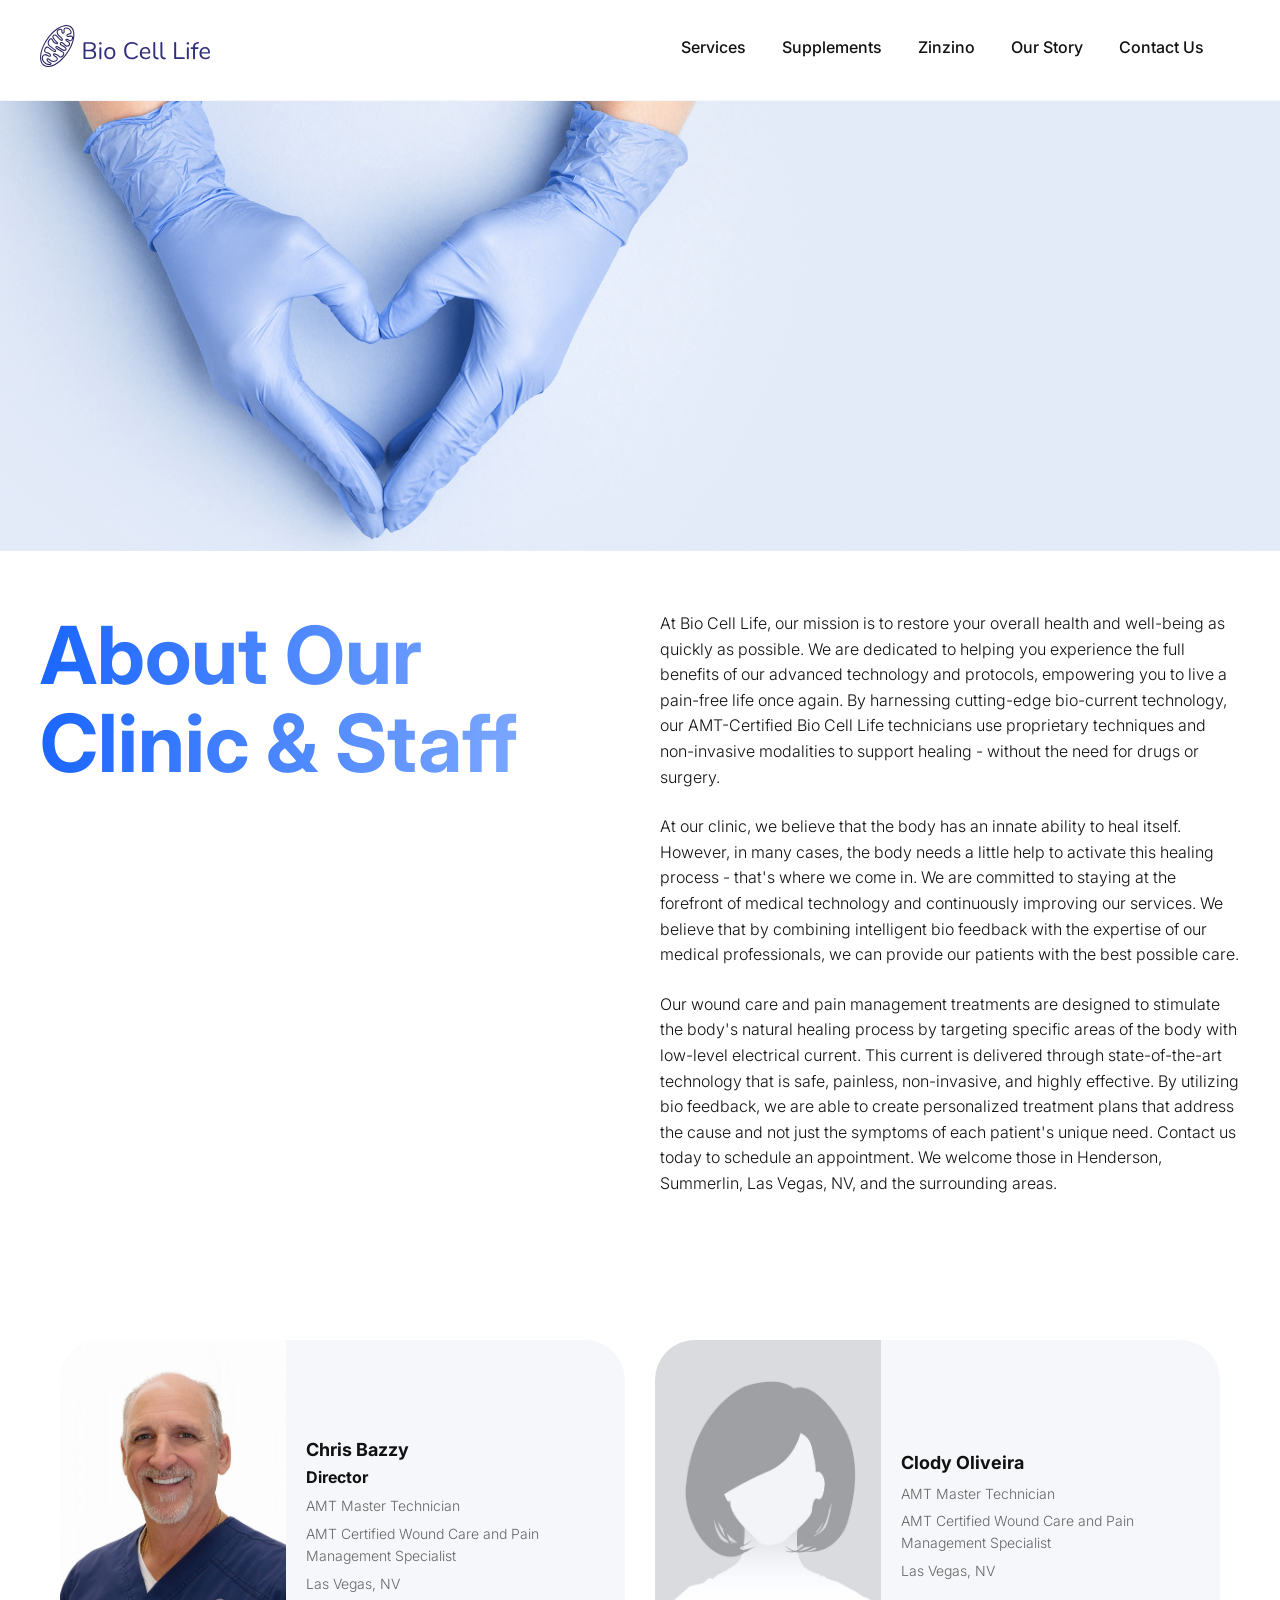
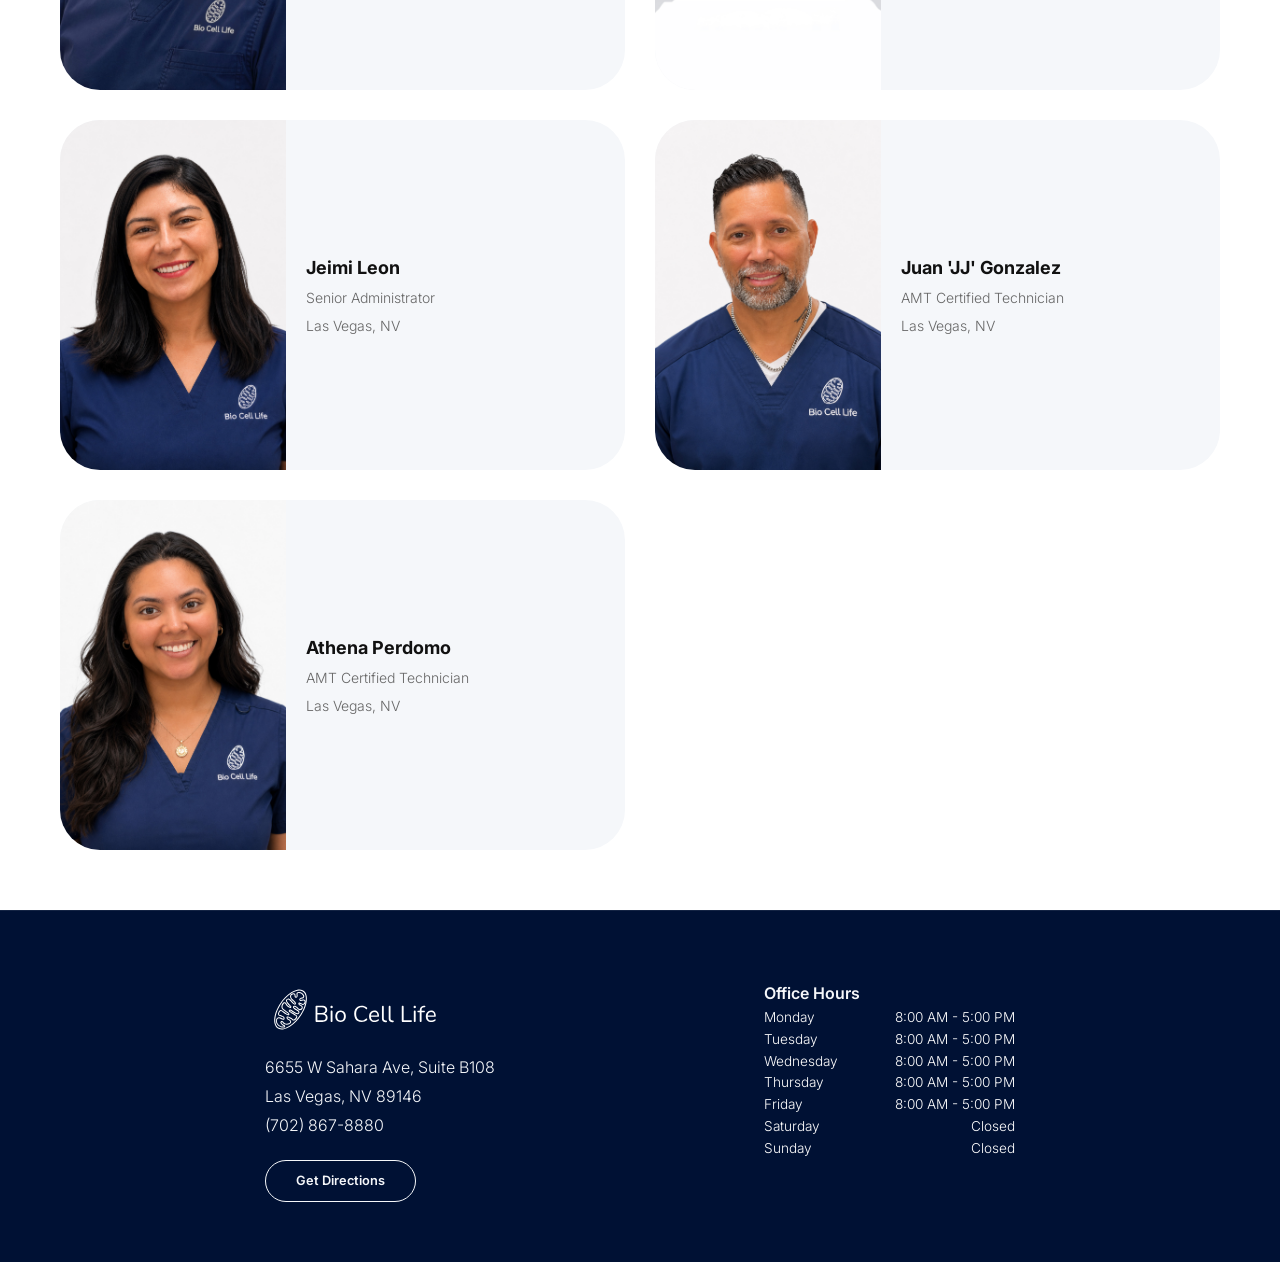
==== commit 87302840: "Removing References To AI" ====
--- a/about.html
+++ b/about.html
@@ -60,11 +60,11 @@
 </p>
 
 <p>
-    At our clinic, we believe that the body has an innate ability to heal itself. However, in many cases, the body needs a little help to activate this healing process - that's where we come in. We are committed to staying at the forefront of medical technology and continuously improving our services. We believe that by combining the latest in AI technology with the expertise of our medical professionals, we can provide our patients with the best possible care.
+    At our clinic, we believe that the body has an innate ability to heal itself. However, in many cases, the body needs a little help to activate this healing process - that's where we come in. We are committed to staying at the forefront of medical technology and continuously improving our services. We believe that by combining intelligent bio feedback with the expertise of our medical professionals, we can provide our patients with the best possible care.
 </p>
 
 <p>
-    Our wound care and pain management treatments are designed to stimulate the body's natural healing process by targeting specific areas of the body with low-level electrical current. This current is delivered through state-of-the-art technology that is safe, painless, non-invasive, and highly effective. By utilizing AI technology and bio feedback, we are able to create personalized treatment plans that address the cause and not just the symptoms of each patient's unique need. Contact us today to schedule an appointment. We welcome those in Henderson, Summerlin, Las Vegas, NV, and the surrounding areas.
+    Our wound care and pain management treatments are designed to stimulate the body's natural healing process by targeting specific areas of the body with low-level electrical current. This current is delivered through state-of-the-art technology that is safe, painless, non-invasive, and highly effective. By utilizing bio feedback, we are able to create personalized treatment plans that address the cause and not just the symptoms of each patient's unique need. Contact us today to schedule an appointment. We welcome those in Henderson, Summerlin, Las Vegas, NV, and the surrounding areas.
 </p>
             </div>
         </section>
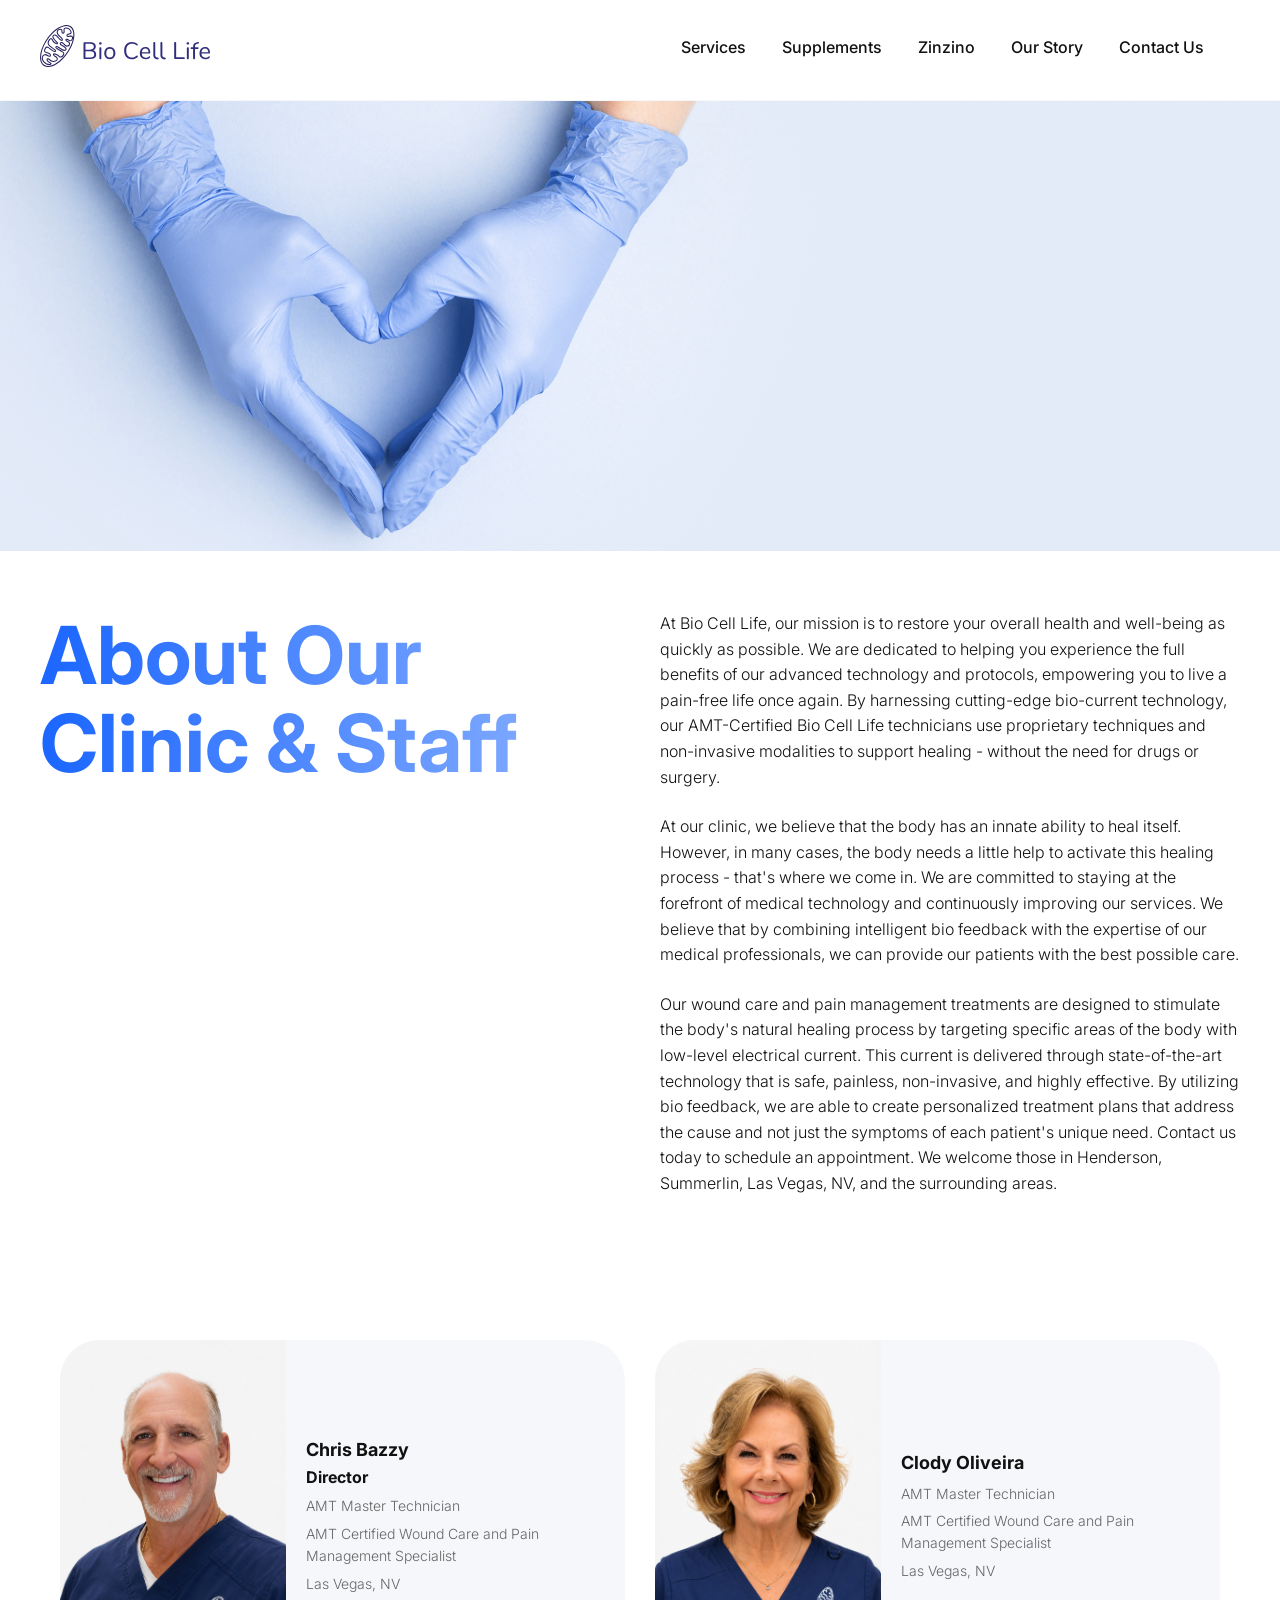
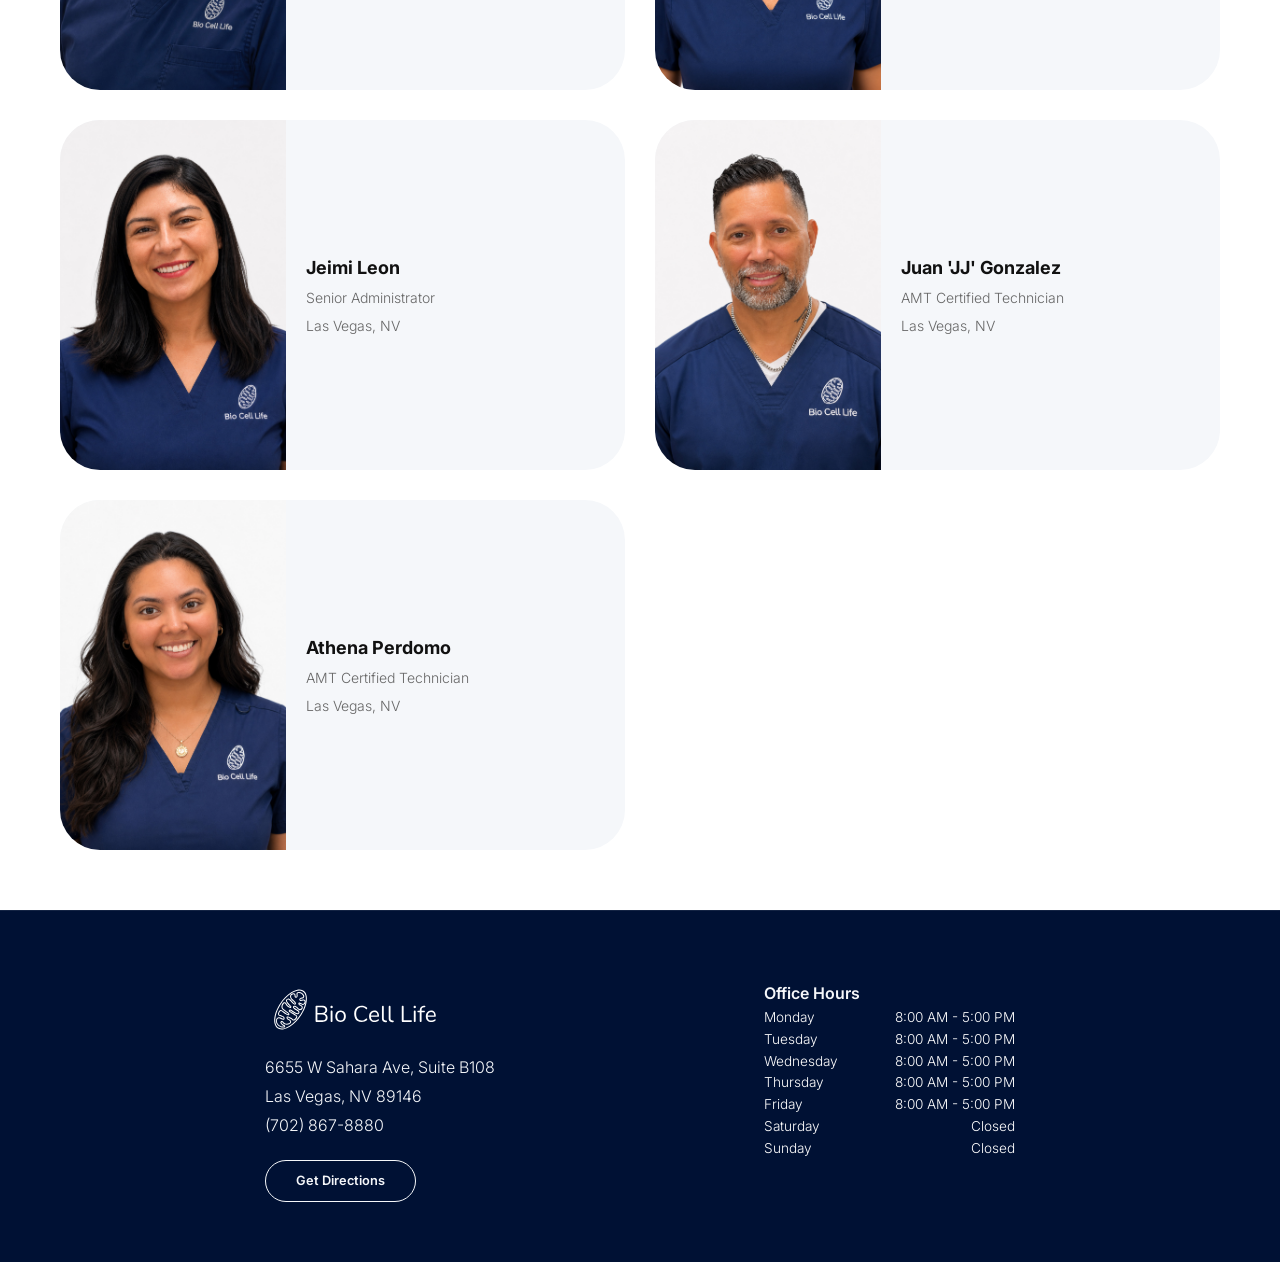
==== commit d0f1730e: "Updated Headshots" ====
--- a/about.html
+++ b/about.html
@@ -85,7 +85,7 @@
     </div>
 
     <div class="employee-card">
-      <img src="assets/img/about/generic_avatar_w2.jpg" alt="Employee">
+      <img src="assets/img/about/clodyoliveira.jpg" alt="Employee">
       <div class="employee-info">
         <h3>Clody Oliveira</h3>
         <p>AMT Master Technician</p>
--- a/assets/css/styles.css
+++ b/assets/css/styles.css
@@ -596,6 +596,7 @@
 padding:10px 40px;
 border-radius:25px;
 font-weight:600;
+text-decoration:none;
 border: 1px solid;
 border-color: var(--primary);
 transition-duration: 0.25s;
--- a/assets/css/responsive.css
+++ b/assets/css/responsive.css
@@ -27,6 +27,28 @@
     font-size:1rem;
     line-height:4rem;
     font-weight: 300;
+}
+
+@media (max-width: 991px){
+
+    .conditions-showcase{
+        min-height:auto;
+        display:flex;
+        flex-direction:column;
+        gap:20px;
+    }
+
+    .center-card{
+        width:100%;
+        padding:40px;
+        order:1;
+    }
+
+    .condition-chip{
+        position:static;
+        width:fit-content;
+    }
+
 }
 
 /* Keep logo + hamburger on same row */
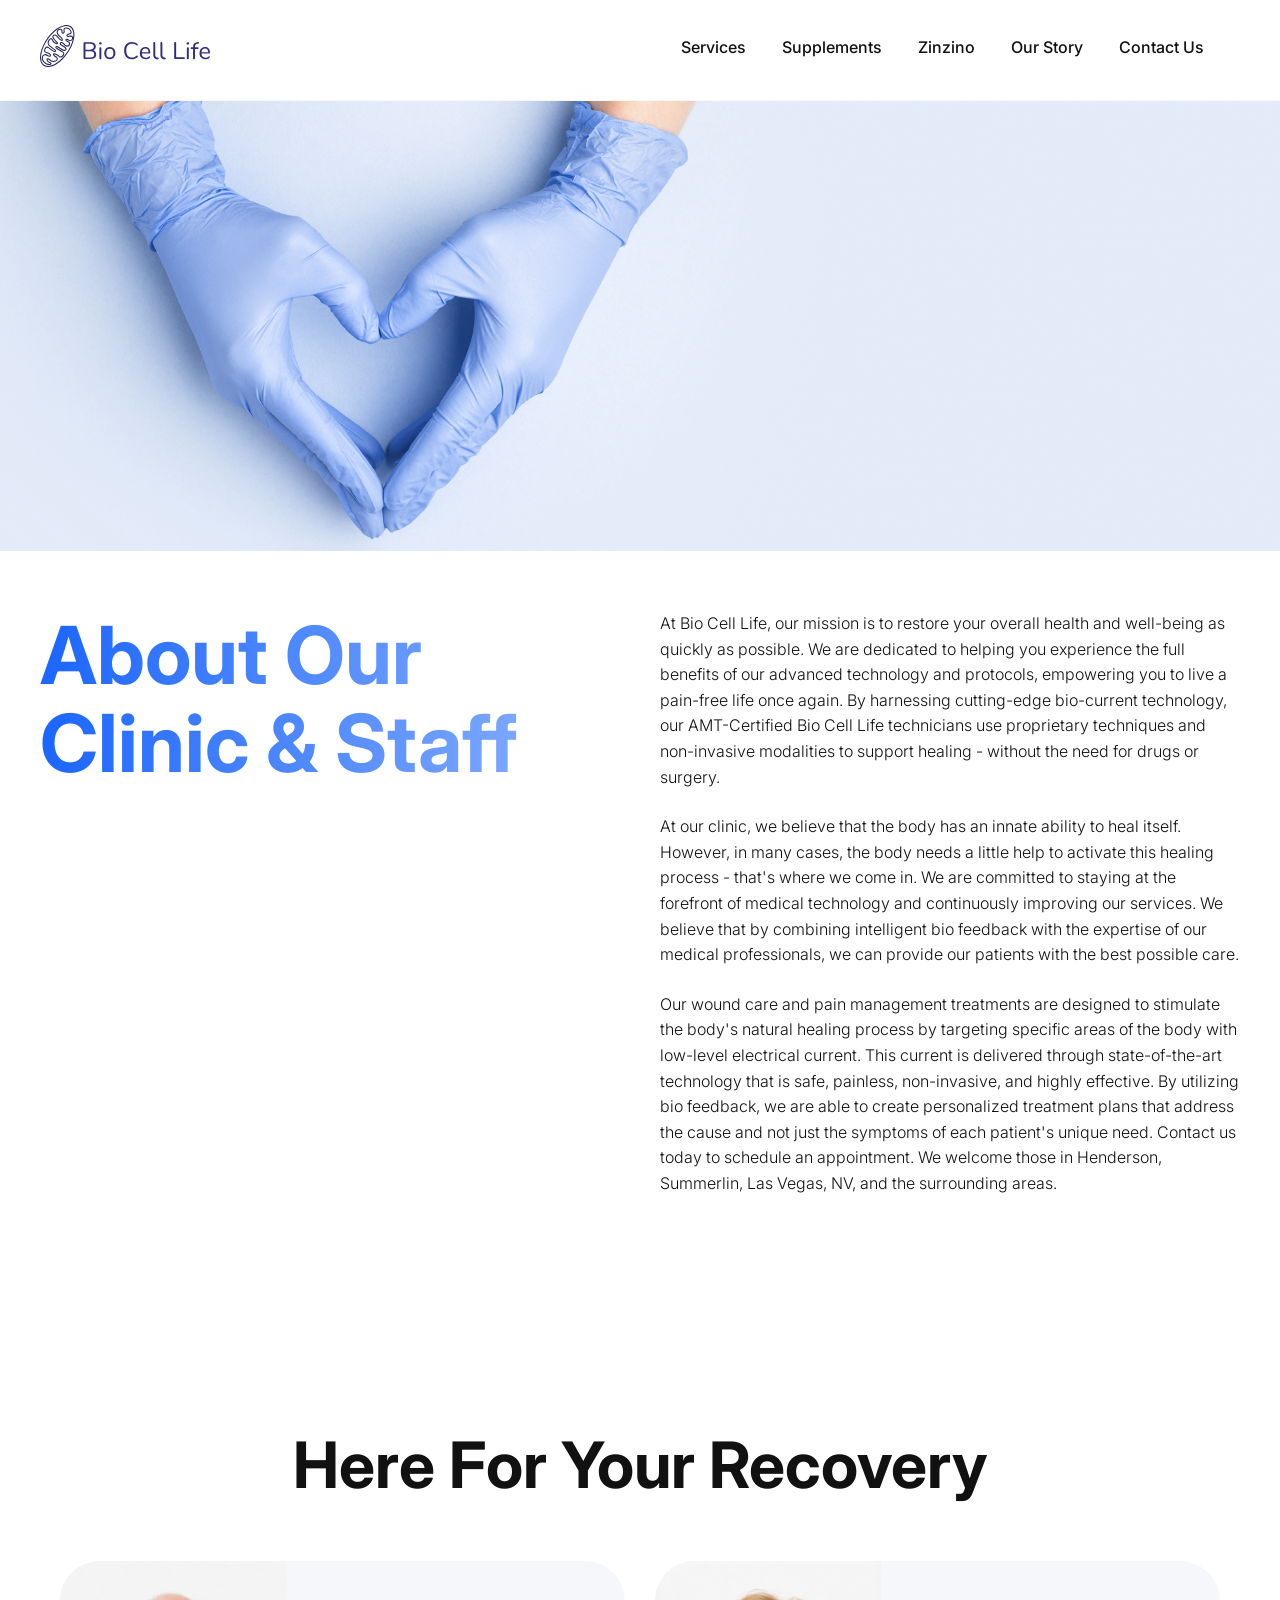
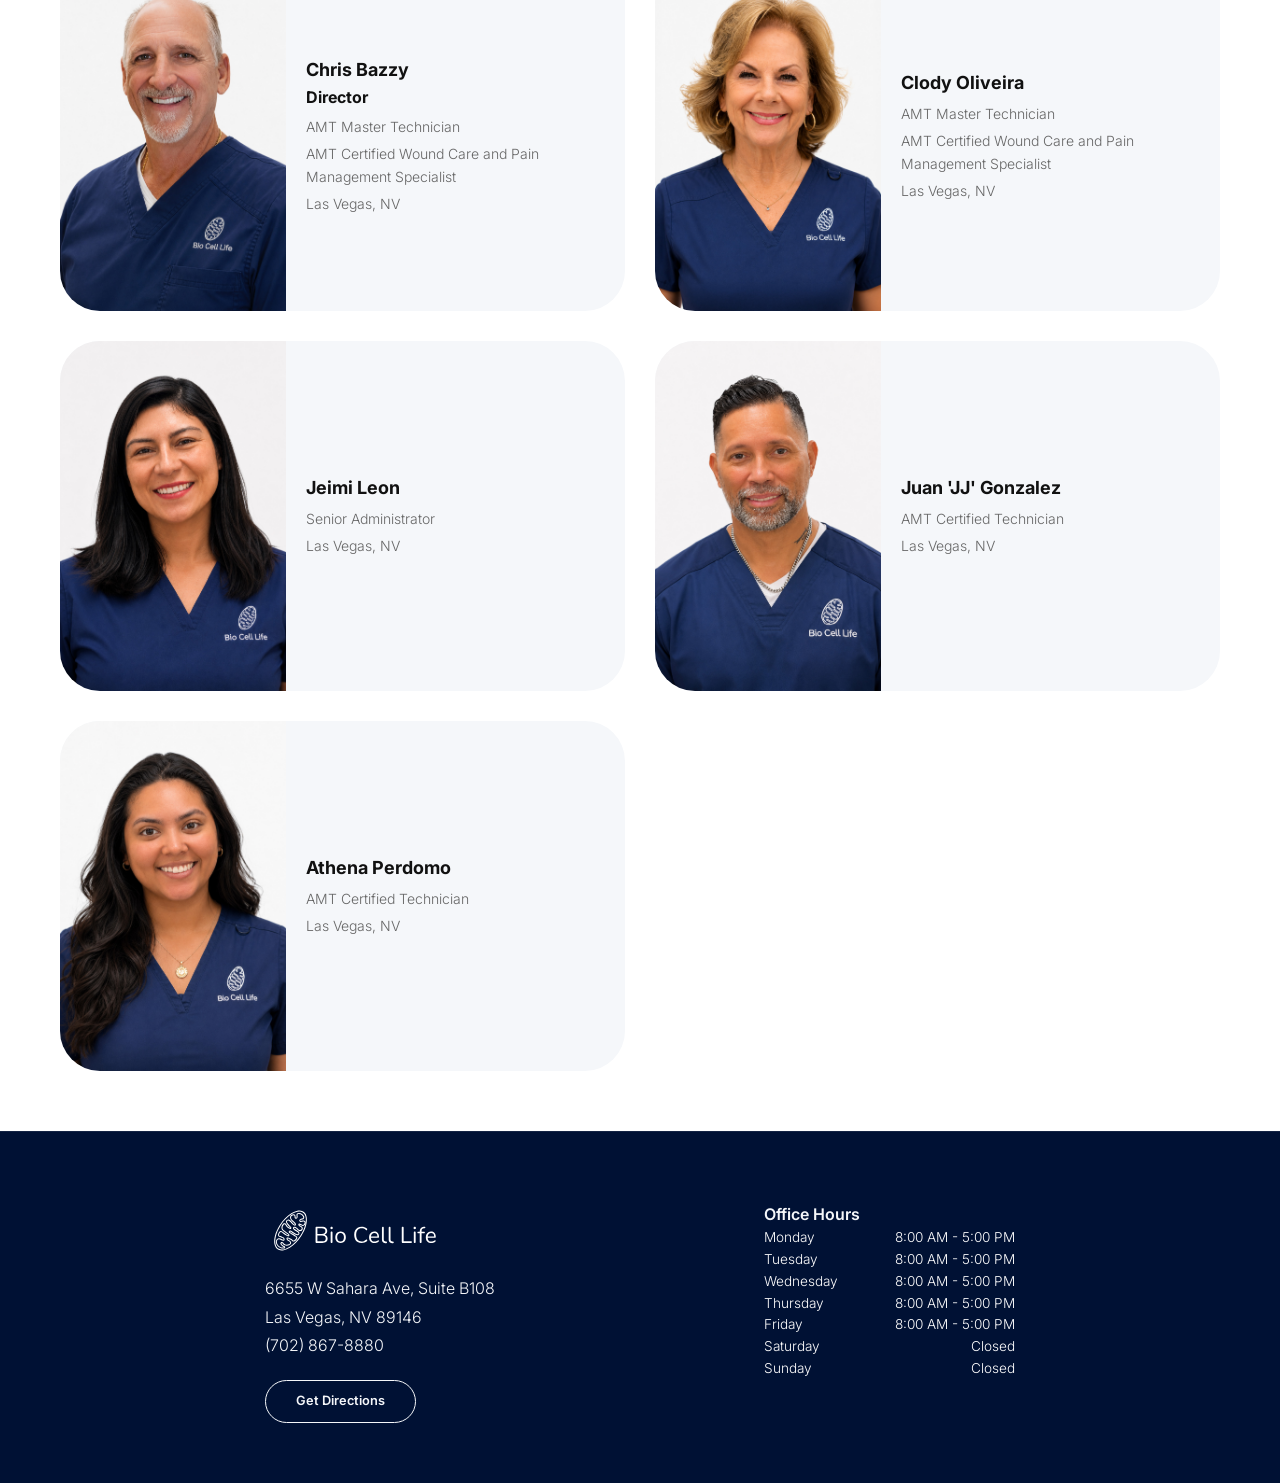
==== commit 41916fac: "About Mobile Fix" ====
--- a/about.html
+++ b/about.html
@@ -70,6 +70,8 @@
         </section>
 
 <section class="about-team">
+    <h2 class="staff-title">Here For Your Recovery</h2>
+
   <div class="team-container">
 
     <!-- Employees -->
--- a/assets/css/styles-about.css
+++ b/assets/css/styles-about.css
@@ -28,7 +28,7 @@
     -webkit-text-fill-color: transparent;
 
     /* Optional: fallback color for non-webkit browsers */
-    color: #4facfe;
+    color: var(--primary);
 }
 
 /* Content Paragraphs */
@@ -48,6 +48,14 @@
   display: grid;
   grid-template-columns: repeat(2, 1fr);
   gap: 30px;
+}
+
+.staff-title {
+  text-align: center;
+  font-size: 4rem;
+  line-height: 1.1;
+  margin-bottom: 20px;
+  color: var(--dark);
 }
 
 .employee-card {
@@ -80,27 +88,4 @@
   margin: 5px 0 0;
   color: #666;
   font-size: 14px;
-}
-
-/* Mobile layout */
-@media (max-width: 768px) {
-
-  .team-container {
-    grid-template-columns: 1fr;
-  }
-
-  .ceo {
-    grid-column: span 1;
-  }
-
-  .employee-card {
-    flex-direction: column;
-    text-align: center;
-  }
-
-  .employee-card img {
-    width: 100%;
-    height: auto;
-  }
-
-}
+}
--- a/assets/css/responsive.css
+++ b/assets/css/responsive.css
@@ -118,12 +118,12 @@
 padding: 20px;
 }
 
-/* actual text container */
+/* Actual text container */
 .hero-text-inner{
   max-width:1400px;
 }
 
-/* Stack feature cards on mobile */
+/* Stack feature cards */
 .services-features{
   grid-template-columns:1fr;
   gap:20px;
@@ -337,9 +337,66 @@
   text-align: right;
 }
 
-}
-
-/* Mobile optimization */
+/* About sections */
+
+  .team-container {
+    grid-template-columns: 1fr;
+  }
+
+  .ceo {
+    grid-column: span 1;
+  }
+
+  .employee-card {
+    flex-direction: column;
+    text-align: center;
+  }
+
+  .employee-card img {
+    width: 100%;
+    height: auto;
+  }
+
+  .about-section {
+    grid-template-columns: 1fr;
+    gap: 20px;
+  }
+
+  .about-title h1 {
+    font-size: 3.5rem;
+  }
+
+    .staff-title {
+    font-size: 2.25rem;
+    margin-bottom: 20px;
+  }
+
+  .team-container {
+    grid-template-columns: 1fr;
+  }
+
+  .ceo {
+    grid-column: span 1;
+  }
+
+  .employee-card {
+    flex-direction: column;
+    text-align: center;
+  }
+
+  .employee-card img {
+    width: 100%;
+    height: auto;
+  }
+
+  .hero-single img {
+    object-fit: cover;
+    object-position: 36% center;
+  }
+
+}
+
+/* ------------------ MAX WIDTH 480px ------------------------------- */
 @media (max-width: 480px) {
   .site-footer {
     padding: 50px 20px 20px;
